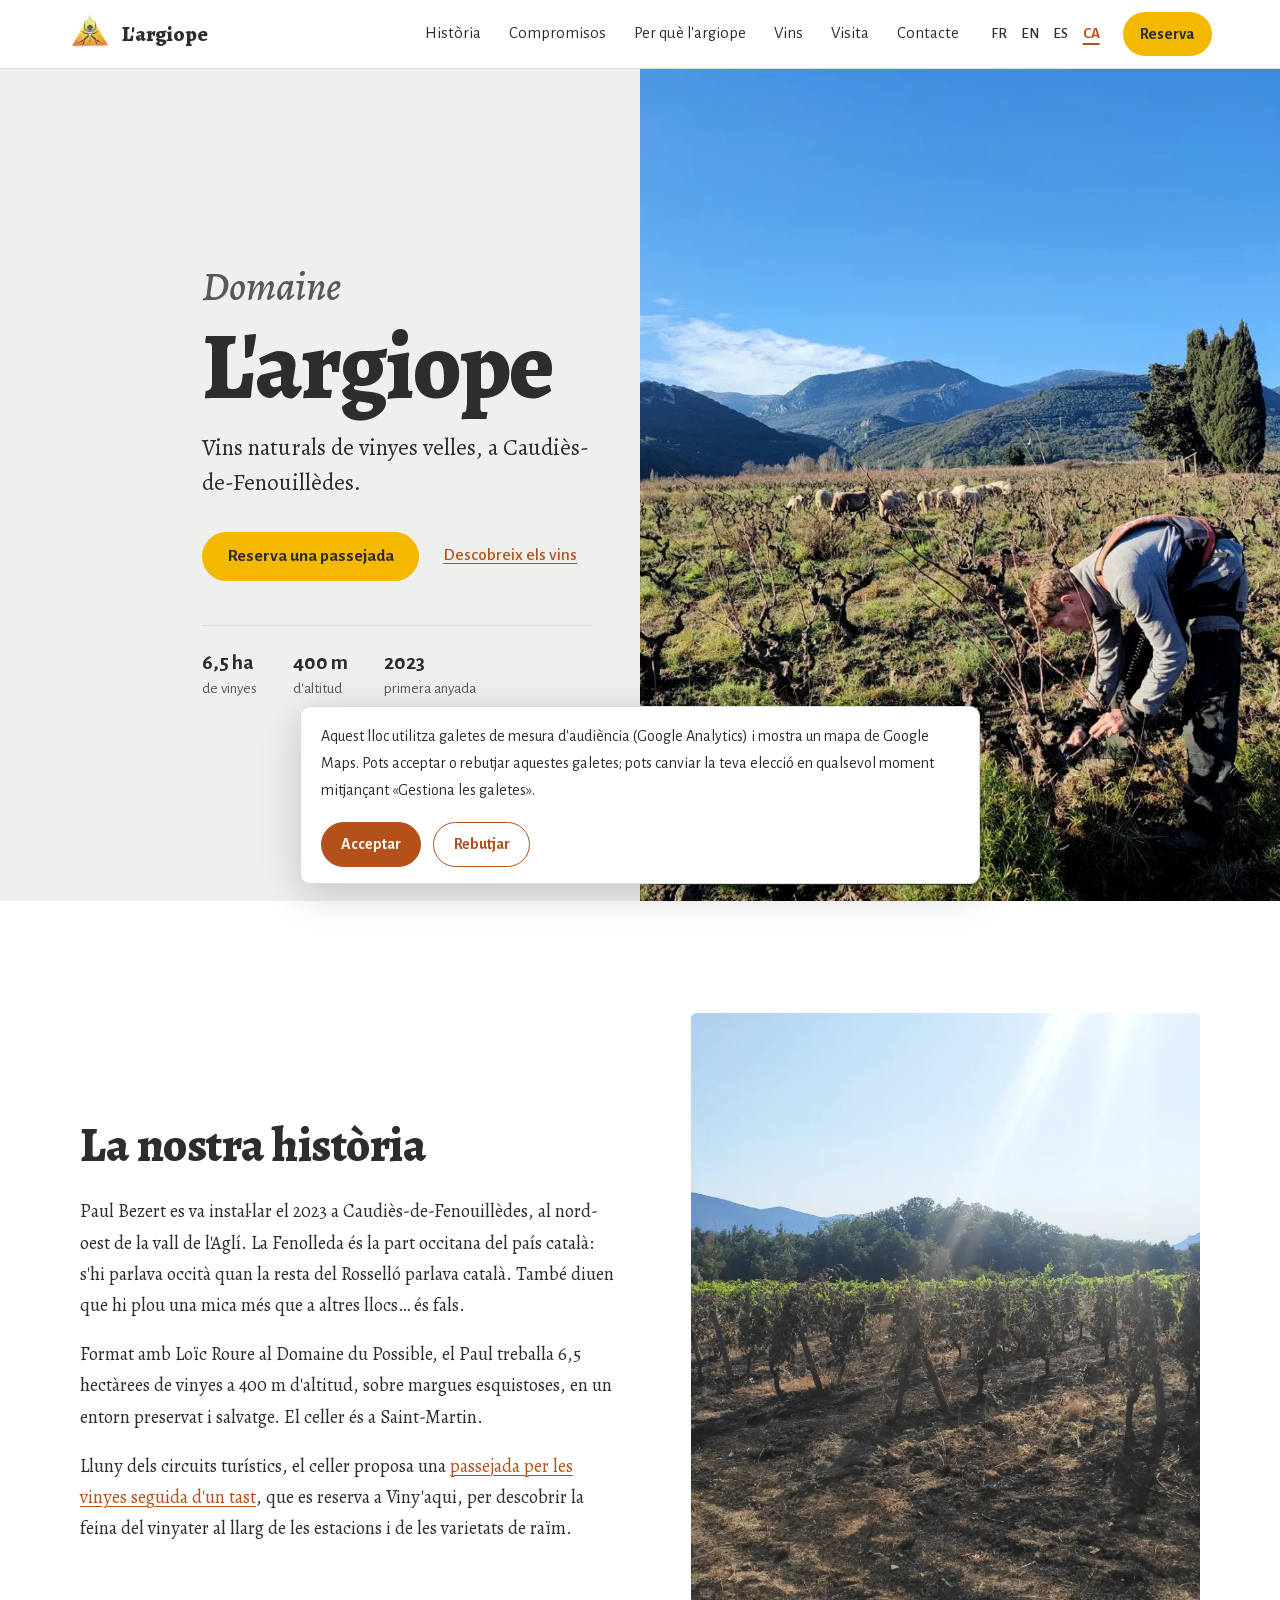
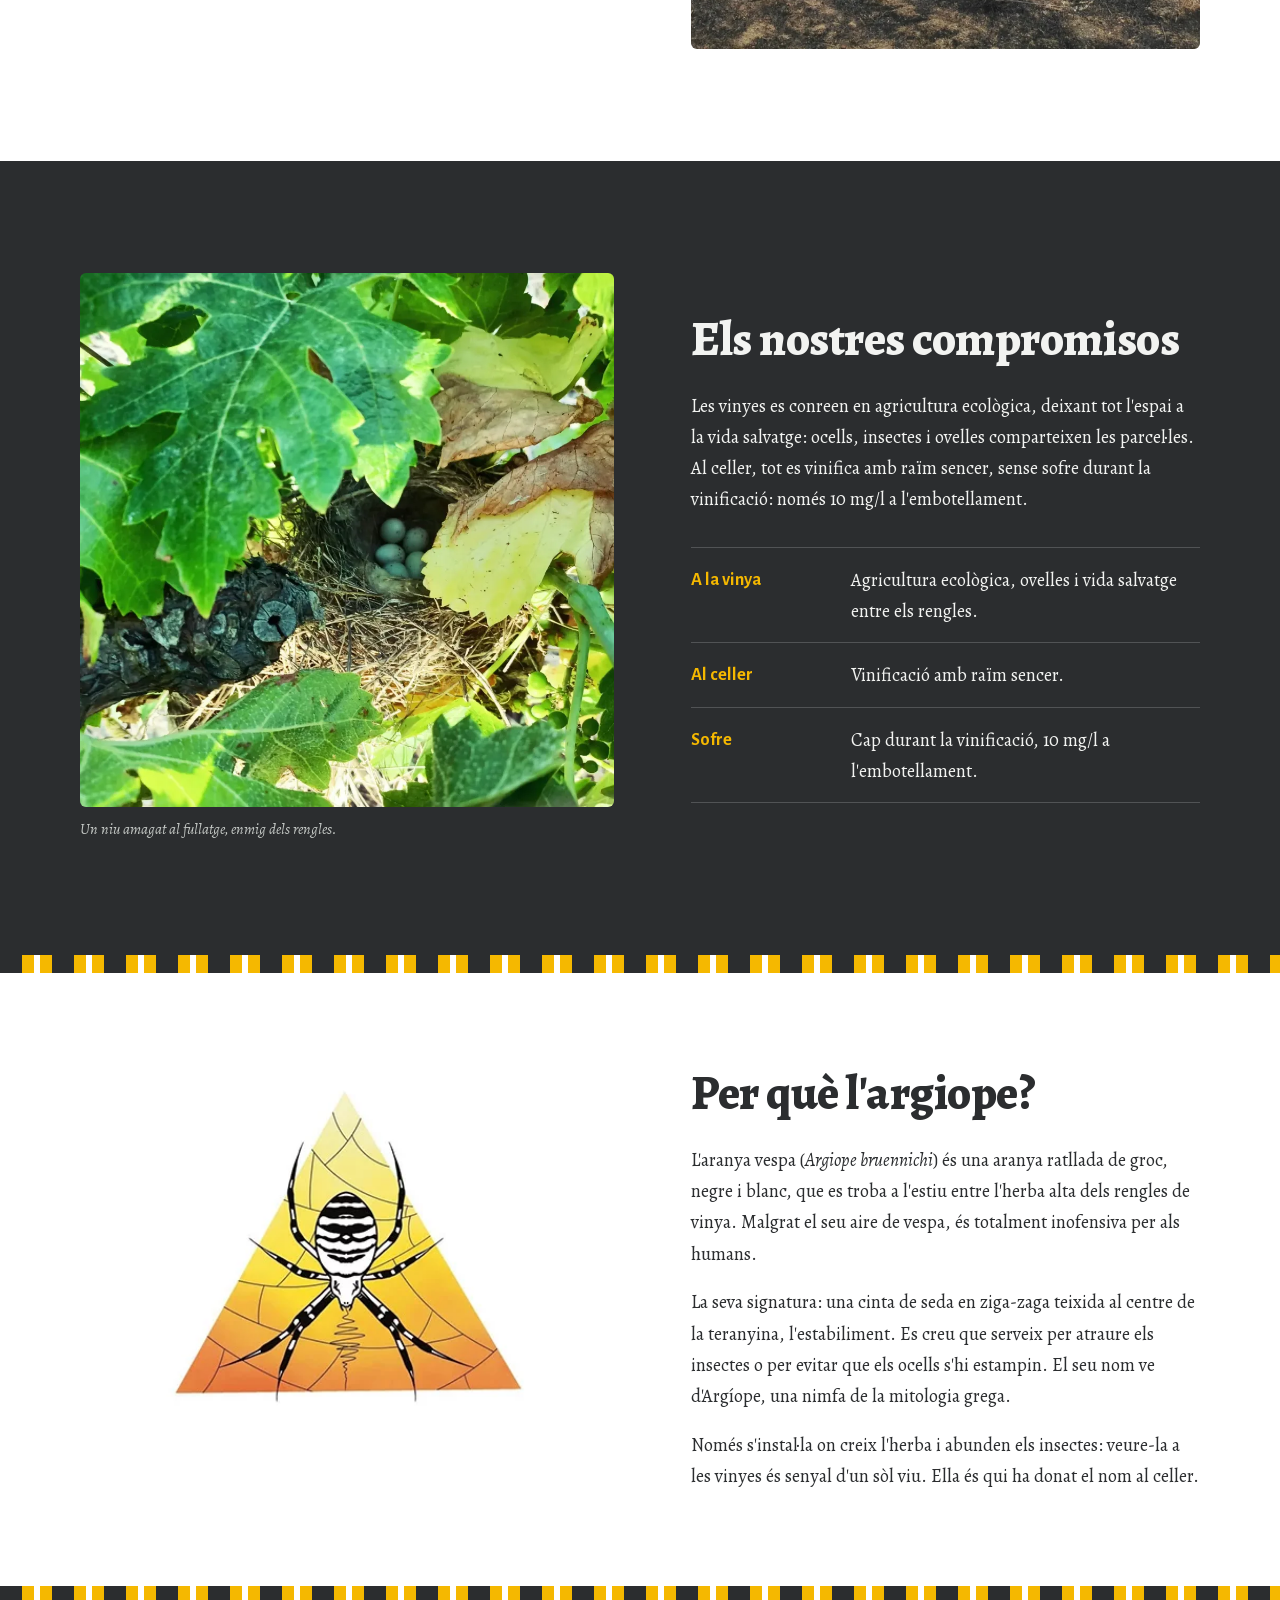
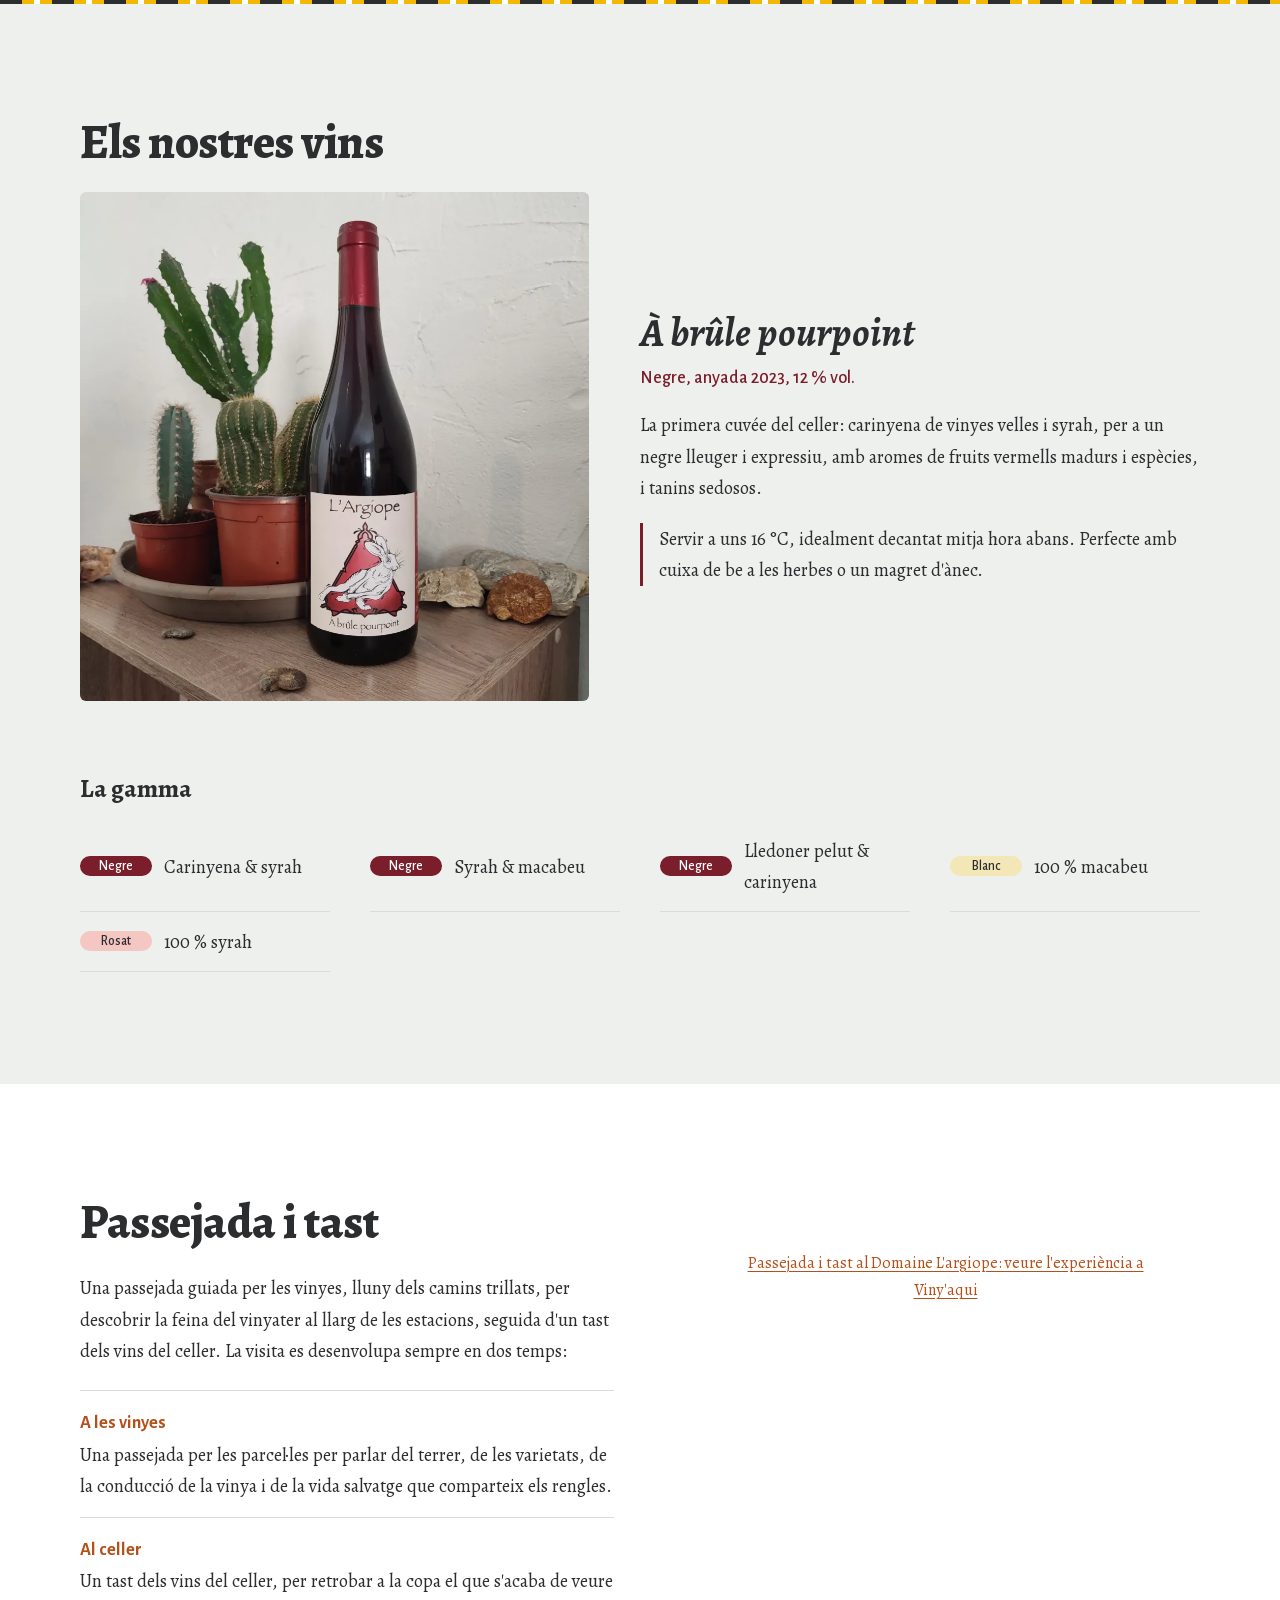
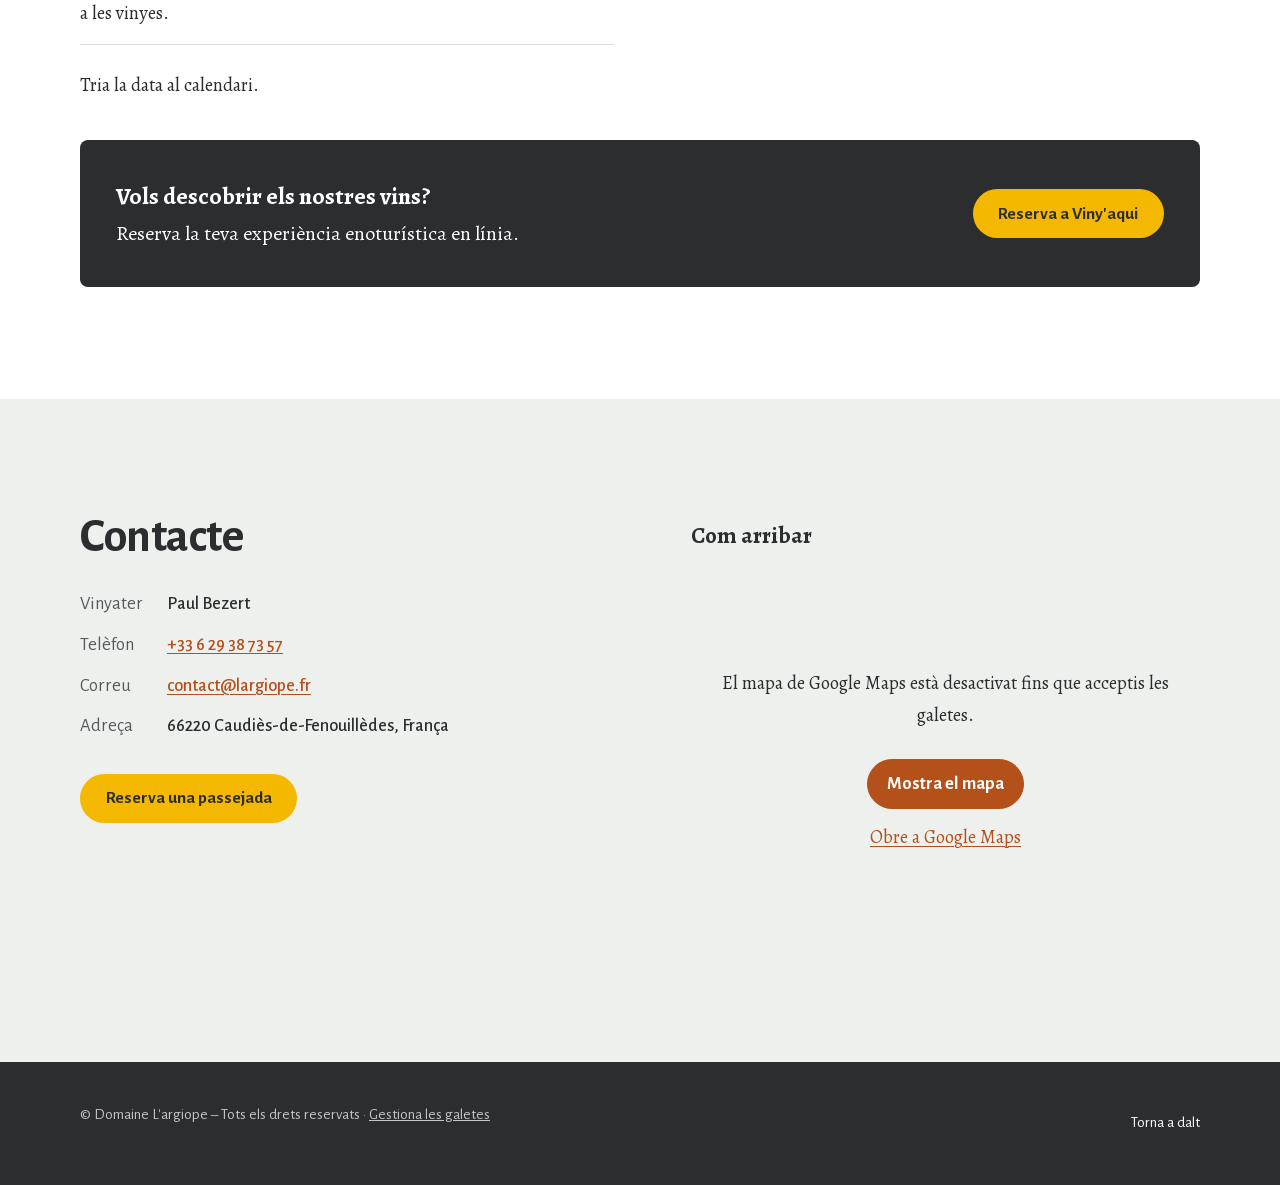
==== ca/index.html @ 504f33c5 "feat(i18n): traductions EN/ES/CA, sélecteur de langue et CSS partagé Co-Authored-By: Claude Sonnet 5" ====
<!DOCTYPE html>
<html lang="ca">

<head>
  <meta charset="UTF-8">
  <meta name="viewport" content="width=device-width, initial-scale=1.0">
  <title>L'argiope – Celler a Caudiès-de-Fenouillèdes</title>

  <!-- SEO de base -->
  <meta name="description"
    content="L'argiope, celler a Caudiès-de-Fenouillèdes. Descobreix els nostres vins naturals i reserva la teva visita enoturística.">
  <link rel="canonical" href="https://largiope.fr/ca/">
  <link rel="alternate" hreflang="fr" href="https://largiope.fr/">
  <link rel="alternate" hreflang="en" href="https://largiope.fr/en/">
  <link rel="alternate" hreflang="es" href="https://largiope.fr/es/">
  <link rel="alternate" hreflang="ca" href="https://largiope.fr/ca/">
  <link rel="alternate" hreflang="x-default" href="https://largiope.fr/">

  <!-- Favicon -->
  <link rel="icon" href="/favicon.ico" sizes="48x48">
  <link rel="icon" type="image/png" sizes="32x32" href="/favicon-32x32.png">
  <link rel="apple-touch-icon" href="/apple-touch-icon.png">

  <!-- Open Graph -->
  <meta property="og:type" content="website">
  <meta property="og:title" content="Domaine L'argiope – Celler a la Fenolleda">
  <meta property="og:description"
    content="Celler a Caudiès-de-Fenouillèdes. Vins naturals i visites amb cita prèvia.">
  <meta property="og:url" content="https://largiope.fr/ca/">
  <meta property="og:locale" content="ca_ES">
  <meta property="og:image" content="https://largiope.fr/logo.webp">

  <!-- Twitter Card -->
  <meta name="twitter:card" content="summary">
  <meta name="twitter:image" content="https://largiope.fr/logo.webp">
  <meta name="twitter:title" content="L'argiope – Celler a Caudiès-de-Fenouillèdes">
  <meta name="twitter:description"
    content="Celler independent a Caudiès-de-Fenouillèdes. Vins naturals i visites amb cita prèvia.">

  <!-- Données structurées JSON-LD -->
  <script type="application/ld+json">
  {
    "@context": "https://schema.org",
    "@type": ["Winery", "LocalBusiness"],
    "name": "L'argiope",
    "address": {
      "@type": "PostalAddress",
      "addressLocality": "Caudiès-de-Fenouillèdes",
      "postalCode": "66220",
      "addressRegion": "Pyrénées-Orientales",
      "addressCountry": "FR"
    },
    "geo": {
      "@type": "GeoCoordinates",
      "latitude": "42.7856902",
      "longitude": "2.4691413"
    },
    "telephone": "+33629387357",
    "email": "contact@largiope.fr",
    "url": "https://largiope.fr",
    "priceRange": "€€",
    "openingHoursSpecification": {
      "@type": "OpeningHoursSpecification",
      "dayOfWeek": ["Monday", "Tuesday", "Wednesday", "Thursday", "Friday", "Saturday"],
      "opens": "09:00",
      "closes": "18:00"
    },
    "sameAs": [
      "https://vinyaqui.com/activities/balade-dans-les-vignes-et-degustation-au-domaine-largiope"
    ],
    "description": "Celler fundat el 2023 per Paul Bezert. 6,5 ha de vinyes preservades al cor de la Fenolleda. Passejada guiada immersiva en un entorn salvatge, lluny dels camins trillats."
  }
  </script>

  <link rel="preload" href="/fonts/alegreya.woff2" as="font" type="font/woff2" crossorigin>

  <link rel="stylesheet" href="https://vinyaqui.com/widget/booking-widget.css?v=1.4">
  <!-- Après le CSS du widget : la feuille impose le thème du domaine -->
  <link rel="stylesheet" href="/styles.css">
  <!-- Surcharge après le CSS du widget pour imposer le thème du domaine (le .vw-widget redéfinit le bleu par défaut) -->
</head>

<body>
  <a class="skip-link" href="#histoire">Vés al contingut</a>

  <header class="site-header">
    <nav class="nav" aria-label="Navegació principal">
      <a class="brand" href="#accueil">
        <img src="/logo.webp" width="400" height="400" alt="">
        L'argiope
      </a>
      <button type="button" class="nav-toggle" aria-expanded="false" aria-controls="nav-links">
        <span class="nav-toggle-bars" aria-hidden="true"></span>
        Menú </button>
      <ul class="nav-links" id="nav-links">
        <li><a href="#histoire">Història</a></li>
        <li><a href="#engagements">Compromisos</a></li>
        <li><a href="#argiope">Per què l'argiope</a></li>
        <li><a href="#cuvees">Vins</a></li>
        <li><a href="#visite">Visita</a></li>
        <li><a href="#contact">Contacte</a></li>
        <li><ul class="lang-switch" aria-label="Idioma"><li><a href="/" hreflang="fr" lang="fr" title="Français">FR</a></li><li><a href="/en/" hreflang="en" lang="en" title="English">EN</a></li><li><a href="/es/" hreflang="es" lang="es" title="Español">ES</a></li><li><a href="/ca/" hreflang="ca" lang="ca" title="Català" aria-current="page">CA</a></li></ul></li>
        <li class="nav-cta"><a href="#visite" data-no-spy>Reserva</a></li>
      </ul>
    </nav>
  </header>

  <main>
    <section class="hero" id="accueil">
      <div class="hero-text">
        <h1><span>Domaine</span>L'argiope</h1>
        <p class="subtitle">Vins naturals de vinyes velles, a Caudiès-de-Fenouillèdes.</p>
        <div class="hero-actions">
          <a class="button" href="#visite">Reserva una passejada</a>
          <a class="link" href="#cuvees">Descobreix els vins</a>
        </div>
        <dl class="facts">
          <div>
            <dt>6,5 ha</dt>
            <dd>de vinyes</dd>
          </div>
          <div>
            <dt>400 m</dt>
            <dd>d'altitud</dd>
          </div>
          <div>
            <dt>2023</dt>
            <dd>primera anyada</dd>
          </div>
        </dl>
      </div>
      <figure class="hero-photo">
        <img src="/images/argiope1.webp" width="1000" height="1250" fetchpriority="high"
          alt="Paul Bezert podant les seves vinyes velles, amb un ramat d'ovelles i les muntanyes de la Fenolleda al fons">
        <figcaption>Poda d'hivern, amb les ovelles que cuiden els rengles.</figcaption>
      </figure>
    </section>

    <section class="section" id="histoire">
      <div class="section-inner split">
        <div class="prose">
          <h2>La nostra història</h2>
          <p>
            Paul Bezert es va instal·lar el 2023 a Caudiès-de-Fenouillèdes, al nord-oest de la vall de l'Aglí. La Fenolleda és la part occitana del país català: s'hi parlava occità quan la resta del Rosselló parlava català. També diuen que hi plou una mica més que a altres llocs… és fals.
          </p>
          <p>
            Format amb Loïc Roure al Domaine du Possible, el Paul treballa 6,5 hectàrees de vinyes a 400 m d'altitud, sobre margues esquistoses, en un entorn preservat i salvatge. El celler és a Saint-Martin.
          </p>
          <p>
            Lluny dels circuits turístics, el celler proposa una
            <a href="https://vinyaqui.com/activities/balade-dans-les-vignes-et-degustation-au-domaine-largiope"
              target="_blank" rel="noopener">passejada per les vinyes seguida d'un tast</a>, que es reserva a Viny'aqui, per descobrir la feina del vinyater al llarg de les estacions i de les varietats de raïm.
          </p>
        </div>
        <img class="rounded story-photo" src="/images/argiope2.webp" width="1000" height="1000" loading="lazy"
          alt="Rengles de vinya a l'estiu al Domaine L'argiope, sota el sol de la Fenolleda">
      </div>
    </section>

    <section class="section is-dark" id="engagements">
      <div class="section-inner split is-reversed">
        <div class="prose">
          <h2>Els nostres compromisos</h2>
          <p>
            Les vinyes es conreen en agricultura ecològica, deixant tot l'espai a la vida salvatge: ocells, insectes i ovelles comparteixen les parcel·les. Al celler, tot es vinifica amb raïm sencer, sense sofre durant la vinificació: només 10 mg/l a l'embotellament.
          </p>
          <ul class="commitments">
            <li><strong>A la vinya</strong> Agricultura ecològica, ovelles i vida salvatge entre els rengles.</li>
            <li><strong>Al celler</strong> Vinificació amb raïm sencer.</li>
            <li><strong>Sofre</strong> Cap durant la vinificació, 10 mg/l a l'embotellament.</li>
          </ul>
        </div>
        <figure class="commitments-photo">
          <img class="rounded" src="/images/argiope-biodiv.webp" width="1000" height="1000" loading="lazy"
            alt="Niu d'ocell amb els ous, amagat al fullatge d'una de les vinyes del celler">
          <figcaption>Un niu amagat al fullatge, enmig dels rengles.</figcaption>
        </figure>
      </div>
    </section>

    <section class="section argiope-section" id="argiope">
      <div class="section-inner split">
        <img class="argiope-emblem" src="/logo.webp" width="400" height="400" loading="lazy"
          alt="Il·lustració d'una aranya vespa a la seva teranyina, emblema del celler">
        <div class="prose">
          <h2>Per què l'argiope?</h2>
          <p>
            L'aranya vespa (<span class="latin">Argiope bruennichi</span>) és una aranya ratllada de groc, negre i blanc, que es troba a l'estiu entre l'herba alta dels rengles de vinya. Malgrat el seu aire de vespa, és totalment inofensiva per als humans.
          </p>
          <p>
            La seva signatura: una cinta de seda en ziga-zaga teixida al centre de la teranyina, l'estabiliment. Es creu que serveix per atraure els insectes o per evitar que els ocells s'hi estampin. El seu nom ve d'Argíope, una nimfa de la mitologia grega.
          </p>
          <p>
            Només s'instal·la on creix l'herba i abunden els insectes: veure-la a les vinyes és senyal d'un sòl viu. Ella és qui ha donat el nom al celler.
          </p>
        </div>
      </div>
    </section>

    <section class="section is-stone" id="cuvees">
      <div class="section-inner">
        <h2>Els nostres vins</h2>
        <div class="cuvee-feature">
          <img class="rounded" src="/images/argiope-bouteille.webp" width="1000" height="1000" loading="lazy"
            alt="Ampolla de la cuvée À brûle pourpoint del Domaine L'argiope">
          <div class="prose">
            <h3>À brûle pourpoint</h3>
            <p class="cuvee-meta">Negre, anyada 2023, 12 % vol.</p>
            <p>
              La primera cuvée del celler: carinyena de vinyes velles i syrah, per a un negre lleuger i expressiu, amb aromes de fruits vermells madurs i espècies, i tanins sedosos.
            </p>
            <p class="serving">
              Servir a uns 16 °C, idealment decantat mitja hora abans. Perfecte amb cuixa de be a les herbes o un magret d'ànec.
            </p>
          </div>
        </div>

        <h3 class="range-heading">La gamma</h3>
        <ul class="cuvee-list">
          <li><span class="cuvee-color rouge">Negre</span> Carinyena &amp; syrah</li>
          <li><span class="cuvee-color rouge">Negre</span> Syrah &amp; macabeu</li>
          <li><span class="cuvee-color rouge">Negre</span> Lledoner pelut &amp; carinyena</li>
          <li><span class="cuvee-color blanc">Blanc</span> 100 % macabeu</li>
          <li><span class="cuvee-color rose">Rosat</span> 100 % syrah</li>
        </ul>
      </div>
    </section>

    <section class="section" id="visite">
      <div class="section-inner">
        <div class="split visit-layout">
          <div class="visit-intro">
            <h2>Passejada i tast</h2>
            <p>
              Una passejada guiada per les vinyes, lluny dels camins trillats, per descobrir la feina del vinyater al llarg de les estacions, seguida d'un tast dels vins del celler. La visita es desenvolupa sempre en dos temps:
            </p>
            <ol class="visit-steps">
              <li>
                <strong>A les vinyes</strong>
                Una passejada per les parcel·les per parlar del terrer, de les varietats, de la conducció de la vinya i de la vida salvatge que comparteix els rengles.
              </li>
              <li>
                <strong>Al celler</strong>
                Un tast dels vins del celler, per retrobar a la copa el que s'acaba de veure a les vinyes.
              </li>
            </ol>
            <p>Tria la data al calendari.</p>
          </div>

          <div class="visit-booking">
            <!-- Widget de réservation Vinyaqui -->
<div id="vinyaqui-widget"></div>
<a class="vinyaqui-backlink" href="https://vinyaqui.com/activities/balade-dans-les-vignes-et-degustation-au-domaine-largiope" target="_blank" rel="noopener">Passejada i tast al Domaine L'argiope: veure l'experiència a Viny'aqui</a>
<link rel="stylesheet" href="https://vinyaqui.com/widget/booking-widget.css?v=1.4">
<script
  src="https://vinyaqui.com/widget/booking-widget.js?v=1.4"
  data-api-base="https://vinyaqui.com/api"
  data-activity="balade-dans-les-vignes-et-degustation-au-domaine-largiope"
  data-api-key="vk_mxXzZPxHzOt8ceDX3143VOVY3vmDTohiisZg803X01AUHUoBG8ID1qFdutLD"
  data-target="#vinyaqui-widget"
></script>
          </div>
        </div>

        <div class="cta-box">
          <p><strong>Vols descobrir els nostres vins?</strong> Reserva la teva experiència enoturística en línia.</p>
          <a class="button" href="https://vinyaqui.com/activities/balade-dans-les-vignes-et-degustation-au-domaine-largiope"
            target="_blank" rel="noopener">Reserva a Viny'aqui</a>
        </div>
      </div>
    </section>

    <section class="section is-stone map-section" id="contact">
      <div class="section-inner split">
        <div class="contact-info">
          <h2>Contacte</h2>
          <dl>
            <dt>Vinyater</dt>
            <dd>Paul Bezert</dd>
            <dt>Telèfon</dt>
            <dd><a href="tel:+33629387357">+33 6 29 38 73 57</a></dd>
            <dt>Correu</dt>
            <dd><a href="mailto:contact@largiope.fr">contact@largiope.fr</a></dd>
            <dt>Adreça</dt>
            <dd>66220 Caudiès-de-Fenouillèdes, França</dd>
          </dl>
          <a class="button" href="#visite">Reserva una passejada</a>
        </div>
        <div>
          <h3>Com arribar</h3>
          <div id="map-container">
            <div class="map-placeholder">
              <p>El mapa de Google Maps està desactivat fins que acceptis les galetes.</p>
              <button type="button" data-cookie-accept>Mostra el mapa</button>
              <a href="https://www.google.com/maps?q=42.7856902,2.4691413" target="_blank" rel="noopener noreferrer">Obre a Google Maps</a>
            </div>
          </div>
        </div>
      </div>
    </section>
  </main>

  <footer>
    <div class="footer-inner">
      <p>© Domaine L'argiope – Tots els drets reservats · <button type="button" class="cookie-link" data-cookie-manage>Gestiona les galetes</button></p>
      <a class="footer-top" href="#accueil">Torna a dalt</a>
    </div>
  </footer>

  <div class="cookie-banner" id="cookie-banner" role="dialog" aria-label="Gestió de galetes" hidden>
    <p>Aquest lloc utilitza galetes de mesura d'audiència (Google Analytics) i mostra un mapa de Google Maps. Pots acceptar o rebutjar aquestes galetes; pots canviar la teva elecció en qualsevol moment mitjançant «Gestiona les galetes».</p>
    <div class="cookie-actions">
      <button type="button" data-cookie-accept>Acceptar</button>
      <button type="button" class="secondary" data-cookie-refuse>Rebutjar</button>
    </div>
  </div>

  <script>
    (function () {
      var toggle = document.querySelector('.nav-toggle');
      var links = document.getElementById('nav-links');

      function closeMenu() {
        links.classList.remove('is-open');
        toggle.setAttribute('aria-expanded', 'false');
      }

      toggle.addEventListener('click', function () {
        var isOpen = links.classList.toggle('is-open');
        toggle.setAttribute('aria-expanded', isOpen ? 'true' : 'false');
      });

      links.addEventListener('click', function (event) {
        if (event.target.closest('a')) { closeMenu(); }
      });

      document.addEventListener('keydown', function (event) {
        if (event.key === 'Escape' && links.classList.contains('is-open')) {
          closeMenu();
          toggle.focus();
        }
      });

      // Met en évidence dans le menu la section en cours de lecture
      if (!('IntersectionObserver' in window)) { return; }
      var navLinks = links.querySelectorAll('a[href^="#"]:not([data-no-spy])');
      var observer = new IntersectionObserver(function (entries) {
        entries.forEach(function (entry) {
          if (!entry.isIntersecting) { return; }
          navLinks.forEach(function (link) {
            if (link.getAttribute('href') === '#' + entry.target.id) {
              link.setAttribute('aria-current', 'true');
            } else {
              link.removeAttribute('aria-current');
            }
          });
        });
      }, { rootMargin: '-45% 0px -50% 0px' });
      document.querySelectorAll('main > section[id]').forEach(function (section) {
        observer.observe(section);
      });
    })();
  </script>

  <script>
    (function () {
      var KEY = 'largiope_cookie_consent';
      var GA_ID = 'G-T5MY7XYJL2';
      var banner = document.getElementById('cookie-banner');
      var mapContainer = document.getElementById('map-container');
      var placeholderHtml = mapContainer.innerHTML;

      function getChoice() {
        try { return localStorage.getItem(KEY); } catch (e) { return null; }
      }

      function setChoice(value) {
        try { localStorage.setItem(KEY, value); } catch (e) {}
      }

      function loadAnalytics() {
        if (window.gtag) { return; }
        var script = document.createElement('script');
        script.async = true;
        script.src = 'https://www.googletagmanager.com/gtag/js?id=' + GA_ID;
        document.head.appendChild(script);
        window.dataLayer = window.dataLayer || [];
        window.gtag = function () { dataLayer.push(arguments); };
        gtag('js', new Date());
        gtag('config', GA_ID);
      }

      function loadMap() {
        mapContainer.innerHTML = '<iframe title="Mapa de Google Maps del Domaine L\'argiope" loading="lazy" referrerpolicy="no-referrer-when-downgrade" src="https://maps.google.com/maps?q=42.7856902,2.4691413&z=13&output=embed"></iframe>';
      }

      function apply(choice) {
        banner.hidden = true;
        if (choice === 'accepted') {
          loadAnalytics();
          loadMap();
        } else {
          mapContainer.innerHTML = placeholderHtml;
        }
      }

      document.addEventListener('click', function (event) {
        var target = event.target;
        if (target.closest('[data-cookie-accept]')) {
          setChoice('accepted');
          apply('accepted');
        } else if (target.closest('[data-cookie-refuse]')) {
          setChoice('refused');
          if (window.gtag) { window.location.reload(); } else { apply('refused'); }
        } else if (target.closest('[data-cookie-manage]')) {
          banner.hidden = false;
        }
      });

      var choice = getChoice();
      if (choice) { apply(choice); } else { banner.hidden = false; }
    })();
  </script>
</body>

</html>
---- styles.css ----
/* Polices auto-hébergées (SIL Open Font License) : aucun appel à Google Fonts avant consentement */
@font-face {
  font-family: 'Alegreya';
  font-style: normal;
  font-weight: 400 800;
  font-display: swap;
  src: url(fonts/alegreya.woff2) format('woff2');
}

@font-face {
  font-family: 'Alegreya';
  font-style: italic;
  font-weight: 400 800;
  font-display: swap;
  src: url(fonts/alegreya-italic.woff2) format('woff2');
}

@font-face {
  font-family: 'Alegreya Sans';
  font-style: normal;
  font-weight: 400;
  font-display: swap;
  src: url(fonts/alegreya-sans-400.woff2) format('woff2');
}

@font-face {
  font-family: 'Alegreya Sans';
  font-style: normal;
  font-weight: 500;
  font-display: swap;
  src: url(fonts/alegreya-sans-500.woff2) format('woff2');
}

@font-face {
  font-family: 'Alegreya Sans';
  font-style: normal;
  font-weight: 700;
  font-display: swap;
  src: url(fonts/alegreya-sans-700.woff2) format('woff2');
}

/* Palette tirée du logo : jaune et orange de l'argiope, noir schiste, rouge carignan */
:root {
  --schiste: #2b2d2f;
  --schiste-soft: #55595c;
  --pierre: #eef0ee;
  --paper: #ffffff;
  --argiope: #f5b800;
  --rouille: #b4501a;
  --rouille-dark: #8a3c12;
  --carignan: #7b1e2b;
  --line: #d9dcd8;
  --serif: 'Alegreya', Georgia, serif;
  --sans: 'Alegreya Sans', 'Helvetica Neue', Arial, sans-serif;
  --nav-h: 4.25rem;
  --gutter: clamp(1rem, 4vw, 3rem);
  --zigzag: url("data:image/svg+xml,%3Csvg xmlns='http://www.w3.org/2000/svg' width='12' height='6' viewBox='0 0 12 6'%3E%3Cpath d='M0 5 L3 1 L6 5 L9 1 L12 5' fill='none' stroke='%23b4501a' stroke-width='1.6'/%3E%3C/svg%3E");
}

* {
  margin: 0;
  padding: 0;
  box-sizing: border-box;
}

html {
  scroll-behavior: smooth;
  scroll-padding-top: var(--nav-h);
}

@media (prefers-reduced-motion: reduce) {
  html {
    scroll-behavior: auto;
  }
}

body {
  font-family: var(--serif);
  font-size: 1.15rem;
  line-height: 1.7;
  background: var(--paper);
  color: var(--schiste);
  -webkit-font-smoothing: antialiased;
}

img {
  max-width: 100%;
  height: auto;
  display: block;
}

a {
  color: var(--rouille);
  text-decoration: underline;
  text-decoration-thickness: 1px;
  text-underline-offset: 0.18em;
}

a:hover {
  color: var(--rouille-dark);
}

:focus-visible {
  outline: 3px solid var(--argiope);
  outline-offset: 3px;
}

h2 {
  font-size: clamp(2rem, 4.5vw, 3rem);
  line-height: 1.1;
  font-weight: 800;
  letter-spacing: -0.01em;
  margin-bottom: 1.5rem;
}

h3 {
  font-size: 1.45rem;
  line-height: 1.25;
  font-weight: 700;
  margin-bottom: 0.5rem;
}

p {
  margin-bottom: 1.1rem;
}

p:last-child {
  margin-bottom: 0;
}

.skip-link {
  position: absolute;
  left: 1rem;
  top: -4rem;
  z-index: 200;
  padding: 0.5rem 1rem;
  background: var(--argiope);
  color: var(--schiste);
  font-family: var(--sans);
}

.skip-link:focus {
  top: 1rem;
}

/* ---------- Menu ---------- */

.site-header {
  position: sticky;
  top: 0;
  z-index: 100;
  background: var(--paper);
  border-bottom: 1px solid var(--line);
}

.nav {
  display: flex;
  align-items: center;
  justify-content: space-between;
  gap: 1.5rem;
  height: var(--nav-h);
  max-width: 1240px;
  margin: 0 auto;
  padding: 0 var(--gutter);
}

.brand {
  display: flex;
  align-items: center;
  gap: 0.6rem;
  color: var(--schiste);
  text-decoration: none;
  font-weight: 800;
  font-size: 1.35rem;
  white-space: nowrap;
}

.brand:hover {
  color: var(--schiste);
}

.brand img {
  width: 44px;
  height: 44px;
  object-fit: contain;
}

.nav-links {
  display: flex;
  align-items: center;
  gap: 0.25rem;
  list-style: none;
  font-family: var(--sans);
  font-size: 1.05rem;
}

.nav-links a {
  display: block;
  padding: 0.55rem 0.75rem 0.7rem;
  color: var(--schiste);
  text-decoration: none;
  background-repeat: repeat-x;
  background-position: center bottom 0.2rem;
  background-size: 12px 6px;
}

.nav-links a:hover {
  color: var(--rouille);
}

/* Le zigzag du stabilimentum marque la section en cours de lecture */
.nav-links a[aria-current="true"] {
  color: var(--rouille);
  background-image: var(--zigzag);
}

.nav-links .nav-cta a {
  margin-left: 0.75rem;
  padding: 0.5rem 1.1rem;
  background: var(--argiope);
  color: var(--schiste);
  font-weight: 700;
  border-radius: 999px;
}

.nav-links .nav-cta a:hover {
  background: #ffc61a;
  color: var(--schiste);
}

.nav-toggle {
  display: none;
  align-items: center;
  gap: 0.5rem;
  padding: 0.5rem 0.9rem;
  font: 700 1rem var(--sans);
  color: var(--schiste);
  background: none;
  border: 1px solid var(--line);
  border-radius: 999px;
  cursor: pointer;
}

.nav-toggle-bars,
.nav-toggle-bars::before,
.nav-toggle-bars::after {
  display: block;
  width: 16px;
  height: 2px;
  background: currentColor;
  position: relative;
  transition: transform 0.2s;
}

.nav-toggle-bars::before,
.nav-toggle-bars::after {
  content: "";
  position: absolute;
  left: 0;
}

.nav-toggle-bars::before {
  top: -5px;
}

.nav-toggle-bars::after {
  top: 5px;
}

.nav-toggle[aria-expanded="true"] .nav-toggle-bars {
  background: transparent;
}

.nav-toggle[aria-expanded="true"] .nav-toggle-bars::before {
  transform: translateY(5px) rotate(45deg);
}

.nav-toggle[aria-expanded="true"] .nav-toggle-bars::after {
  transform: translateY(-5px) rotate(-45deg);
}

@media (max-width: 1200px) {
  .nav-toggle {
    display: inline-flex;
  }

  .nav-links {
    display: none;
    position: absolute;
    top: var(--nav-h);
    left: 0;
    right: 0;
    flex-direction: column;
    align-items: stretch;
    gap: 0;
    padding: 0.5rem var(--gutter) 1.25rem;
    background: var(--paper);
    border-bottom: 1px solid var(--line);
    box-shadow: 0 18px 30px rgba(43, 45, 47, 0.12);
    font-size: 1.2rem;
  }

  .nav-links.is-open {
    display: flex;
  }

  .nav-links a {
    padding: 0.75rem 0;
    border-bottom: 1px solid var(--pierre);
  }

  .nav-links a[aria-current="true"] {
    background-image: none;
    font-weight: 700;
  }

  .nav-links .nav-cta a {
    margin: 1rem 0 0;
    text-align: center;
    border-bottom: 0;
  }
}

/* Sélecteur de langue */
.lang-switch {
  display: flex;
  list-style: none;
  margin-left: 0.5rem;
  font-size: 0.95rem;
}

.nav-links .lang-switch a {
  padding: 0.55rem 0.45rem;
  font-weight: 500;
}

.nav-links .lang-switch a[aria-current="page"] {
  color: var(--rouille);
  font-weight: 700;
  text-decoration: underline;
  text-decoration-thickness: 2px;
  text-underline-offset: 0.3em;
}

@media (max-width: 1200px) {
  .nav-links .lang-switch {
    margin: 0;
    padding: 0.5rem 0;
    border-bottom: 1px solid var(--pierre);
  }

  .nav-links .lang-switch a {
    padding: 0.25rem 1rem 0.25rem 0;
    border-bottom: 0;
  }
}

/* ---------- Accueil ---------- */

.hero {
  display: grid;
  grid-template-columns: minmax(0, 1fr) minmax(0, 1fr);
  min-height: calc(100svh - var(--nav-h));
  background: var(--pierre);
}

.hero-text {
  display: flex;
  flex-direction: column;
  justify-content: center;
  padding: clamp(2.5rem, 6vw, 5rem) var(--gutter);
  max-width: 40rem;
  margin-left: auto;
}

.hero h1 {
  font-size: clamp(3rem, 7.5vw, 6.25rem);
  line-height: 0.95;
  font-weight: 800;
  letter-spacing: -0.025em;
  margin-bottom: 1.25rem;
}

.hero h1 span {
  display: block;
  font-size: 0.42em;
  font-weight: 500;
  font-style: italic;
  letter-spacing: 0;
  margin-bottom: 0.3em;
  color: var(--schiste-soft);
}

.hero .subtitle {
  font-size: clamp(1.2rem, 2vw, 1.45rem);
  line-height: 1.5;
  max-width: 30ch;
  margin-bottom: 2rem;
}

.hero-actions {
  display: flex;
  flex-wrap: wrap;
  align-items: center;
  gap: 1rem 1.5rem;
  margin-bottom: 2.75rem;
  font-family: var(--sans);
}

.button {
  display: inline-block;
  padding: 0.85rem 1.6rem;
  border-radius: 999px;
  background: var(--argiope);
  color: var(--schiste);
  font: 700 1.1rem var(--sans);
  text-decoration: none;
}

.button:hover {
  background: #ffc61a;
  color: var(--schiste);
}

.hero-actions .link {
  font-size: 1.1rem;
  font-weight: 500;
}

.facts {
  display: grid;
  grid-template-columns: repeat(3, auto);
  justify-content: start;
  gap: 0.5rem 2.25rem;
  padding-top: 1.5rem;
  border-top: 1px solid var(--line);
  font-family: var(--sans);
}

.facts dt {
  font-size: 1.35rem;
  font-weight: 700;
  line-height: 1.2;
}

.facts dd {
  color: var(--schiste-soft);
  font-size: 0.95rem;
}

.hero-photo {
  position: relative;
  margin: 0;
}

.hero-photo img {
  position: absolute;
  inset: 0;
  width: 100%;
  height: 100%;
  object-fit: cover;
  object-position: center 70%;
}

.hero-photo figcaption {
  position: absolute;
  left: 1rem;
  bottom: 1rem;
  max-width: calc(100% - 2rem);
  padding: 0.35rem 0.8rem;
  background: rgba(43, 45, 47, 0.78);
  color: #fff;
  font: italic 0.95rem/1.4 var(--serif);
  border-radius: 4px;
}

@media (max-width: 860px) {
  .hero {
    grid-template-columns: 1fr;
    min-height: 0;
  }

  .hero-photo {
    order: -1;
    height: 58svh;
    min-height: 320px;
  }

  .hero-text {
    margin: 0;
    max-width: none;
  }
}

@media (max-width: 420px) {
  .facts {
    grid-template-columns: repeat(2, auto);
  }
}

/* ---------- Sections ---------- */

.section {
  padding: clamp(4rem, 9vw, 7rem) var(--gutter);
}

.section-inner {
  max-width: 1120px;
  margin: 0 auto;
}

.section.is-stone {
  background: var(--pierre);
}

.section.is-dark {
  background: var(--schiste);
  color: #f2f3f1;
}

.section.is-dark a {
  color: var(--argiope);
}

.prose {
  max-width: 36rem;
}

.split {
  display: grid;
  grid-template-columns: minmax(0, 1.05fr) minmax(0, 1fr);
  gap: clamp(2rem, 6vw, 5rem);
  align-items: center;
}

.split.is-reversed > :first-child {
  order: 2;
}

@media (max-width: 860px) {
  .split {
    grid-template-columns: 1fr;
  }

  .split.is-reversed > :first-child {
    order: 0;
  }
}

.rounded {
  border-radius: 6px;
}

/* Histoire */
.story-photo {
  width: 100%;
  aspect-ratio: 4 / 5;
  object-fit: cover;
}

/* Engagements */
.commitments {
  list-style: none;
  margin-top: 2rem;
  border-top: 1px solid rgba(255, 255, 255, 0.18);
}

.commitments li {
  display: grid;
  grid-template-columns: 9rem 1fr;
  gap: 1rem;
  padding: 1rem 0;
  border-bottom: 1px solid rgba(255, 255, 255, 0.18);
}

.commitments strong {
  font-family: var(--sans);
  color: var(--argiope);
  font-weight: 700;
}

@media (max-width: 520px) {
  .commitments li {
    grid-template-columns: 1fr;
    gap: 0.15rem;
  }
}

.commitments-photo img {
  width: 100%;
  aspect-ratio: 1;
  object-fit: cover;
}

.commitments-photo figcaption {
  margin-top: 0.6rem;
  font-style: italic;
  font-size: 0.95rem;
  color: #c4c8c5;
}

/* Pourquoi l'argiope : bandes de l'abdomen en ouverture et en clôture */
.argiope-section {
  position: relative;
}

.argiope-section::before,
.argiope-section::after {
  content: "";
  position: absolute;
  left: 0;
  right: 0;
  height: 18px;
  background: repeating-linear-gradient(90deg,
      var(--schiste) 0 22px,
      var(--argiope) 22px 34px,
      var(--paper) 34px 40px,
      var(--argiope) 40px 52px);
}

.argiope-section::before {
  top: 0;
}

.argiope-section::after {
  bottom: 0;
}

.argiope-emblem {
  max-width: 420px;
  width: 100%;
  margin: 0 auto;
}

.argiope-section .latin {
  font-style: italic;
}

/* Cuvées */
.cuvee-feature {
  display: grid;
  grid-template-columns: minmax(0, 1fr) minmax(0, 1.1fr);
  gap: clamp(1.5rem, 4vw, 3.5rem);
  align-items: center;
  margin-bottom: clamp(3rem, 6vw, 4.5rem);
}

.cuvee-feature img {
  width: 100%;
}

.cuvee-meta {
  font-family: var(--sans);
  color: var(--carignan);
  font-weight: 500;
  margin-bottom: 1rem;
}

.cuvee-feature h3 {
  font-size: clamp(1.8rem, 3.5vw, 2.5rem);
  font-style: italic;
  font-weight: 700;
  margin-bottom: 0.25rem;
}

.serving {
  margin-top: 1.25rem;
  padding-left: 1rem;
  border-left: 3px solid var(--carignan);
}

@media (max-width: 760px) {
  .cuvee-feature {
    grid-template-columns: 1fr;
  }
}

.range-heading {
  font-size: 1.6rem;
  margin-bottom: 1rem;
}

.cuvee-list {
  list-style: none;
  display: grid;
  grid-template-columns: repeat(auto-fill, minmax(min(100%, 15rem), 1fr));
  gap: 0 2.5rem;
}

.cuvee-list li {
  display: flex;
  align-items: center;
  gap: 0.75rem;
  padding: 0.85rem 0;
  border-bottom: 1px solid var(--line);
}

.cuvee-color {
  min-width: 4.5rem;
  padding: 0.1rem 0.6rem;
  border-radius: 999px;
  font: 500 0.85rem var(--sans);
  text-align: center;
}

.cuvee-color.rouge {
  background: var(--carignan);
  color: #fff;
}

.cuvee-color.blanc {
  background: #f3e7b8;
  color: var(--schiste);
}

.cuvee-color.rose {
  background: #f4c7c3;
  color: var(--schiste);
}

/* Visite */
.visit-layout {
  align-items: start;
  margin-bottom: 2.5rem;
}

.visit-intro {
  max-width: 36rem;
}

.visit-steps {
  list-style: none;
  margin: 1.5rem 0;
  border-top: 1px solid var(--line);
}

.visit-steps li {
  padding: 1rem 0;
  border-bottom: 1px solid var(--line);
}

.visit-steps strong {
  display: block;
  font-family: var(--sans);
  color: var(--rouille);
  font-weight: 700;
}

.visit-booking {
  background: var(--paper);
  border-radius: 8px;
  padding: clamp(1.25rem, 3vw, 2.5rem);
}

#vinyaqui-widget {
  display: flex;
  justify-content: center;
  flex-wrap: wrap;
  margin-bottom: 1rem;
  /* Couleurs alignées sur la page */
  --vw-primary: #b4501a;
  --vw-primary-hover: #8a3c12;
  --vw-primary-light: #eef0ee;
  --vw-text: #2b2d2f;
  --vw-text-muted: #55595c;
  --vw-border: #d9dcd8;
  --vw-font: 'Alegreya Sans', 'Helvetica Neue', Arial, sans-serif;
  --vw-radius: 8px;
  --vw-radius-sm: 5px;
  --vw-shadow: 0 10px 40px rgba(0, 0, 0, 0.08);
}

#vinyaqui-widget .vw-select:focus {
  border-color: #b4501a;
  box-shadow: 0 0 0 3px rgba(180, 80, 26, 0.15);
}

#vinyaqui-widget .vw-alert--info {
  background: #eef0ee;
  border-color: #d9dcd8;
  color: #2b2d2f;
}

.cta-box {
  display: flex;
  flex-wrap: wrap;
  align-items: center;
  justify-content: space-between;
  gap: 1.25rem 2rem;
  margin-top: 2rem;
  padding: clamp(1.5rem, 3vw, 2.25rem);
  background: var(--schiste);
  color: #fff;
  border-radius: 8px;
}

.cta-box p {
  margin: 0;
  font-size: 1.25rem;
}

.cta-box strong {
  display: block;
  font-size: 1.5rem;
}

/* Contact */
#contact .split {
  align-items: start;
}

#contact h3 {
  margin-top: 0.6rem;
  margin-bottom: 1.25rem;
}

.contact-info {
  font-family: var(--sans);
  font-size: 1.15rem;
}

.contact-info dl {
  display: grid;
  grid-template-columns: auto 1fr;
  gap: 0.6rem 1.5rem;
  margin-bottom: 2rem;
}

.contact-info dt {
  color: var(--schiste-soft);
}

.contact-info dd {
  font-weight: 500;
  overflow-wrap: anywhere;
}

.map-section iframe,
.map-placeholder {
  width: 100%;
  height: 380px;
  border: 0;
  border-radius: 8px;
}

.map-placeholder {
  display: flex;
  flex-direction: column;
  align-items: center;
  justify-content: center;
  gap: 0.75rem;
  padding: 1rem;
  text-align: center;
  background: var(--pierre);
  color: var(--schiste);
}

.map-placeholder a,
.map-placeholder button,
.cookie-banner button,
.cookie-link {
  font: inherit;
  cursor: pointer;
}

.map-placeholder button,
.cookie-banner button {
  padding: 0.5rem 1.2rem;
  border-radius: 999px;
  border: 1px solid var(--rouille);
  background: var(--rouille);
  color: #fff;
  font-family: var(--sans);
  font-weight: 700;
}

.vinyaqui-backlink {
  display: block;
  margin-top: 0.75rem;
  font-size: 1rem;
  text-align: center;
}

/* ---------- Pied de page ---------- */

footer {
  padding: 2.5rem var(--gutter);
  background: var(--schiste);
  color: #c4c8c5;
  font-family: var(--sans);
  font-size: 0.95rem;
}

.footer-inner {
  display: flex;
  flex-wrap: wrap;
  justify-content: space-between;
  align-items: center;
  gap: 1rem 2rem;
  max-width: 1120px;
  margin: 0 auto;
}

footer a {
  color: #fff;
}

.footer-top {
  text-decoration: none;
}

.cookie-banner {
  position: fixed;
  left: 1rem;
  right: 1rem;
  bottom: 1rem;
  max-width: 680px;
  margin: 0 auto;
  padding: 1rem 1.25rem;
  background: #fff;
  color: var(--schiste);
  border: 1px solid var(--line);
  border-radius: 10px;
  box-shadow: 0 10px 40px rgba(0, 0, 0, 0.18);
  font-family: var(--sans);
  font-size: 1rem;
  z-index: 1000;
}

.cookie-banner[hidden] {
  display: none;
}

.cookie-banner .cookie-actions {
  display: flex;
  gap: 0.75rem;
  margin-top: 0.75rem;
}

.cookie-banner button.secondary {
  background: #fff;
  color: var(--rouille);
}

.cookie-link {
  background: none;
  border: 0;
  color: inherit;
  text-decoration: underline;
}


#vinyaqui-widget .vw-widget {
  --vw-primary: #b4501a;
  --vw-primary-hover: #8a3c12;
  --vw-primary-light: #eef0ee;
  --vw-text: #2b2d2f;
  --vw-text-muted: #55595c;
  --vw-border: #d9dcd8;
  --vw-font: 'Alegreya Sans', 'Helvetica Neue', Arial, sans-serif;
  --vw-radius: 8px;
  --vw-radius-sm: 5px;
  --vw-shadow: 0 10px 40px rgba(0, 0, 0, 0.08);
}

#vinyaqui-widget .vw-widget .vw-select:focus {
  box-shadow: 0 0 0 3px rgba(180, 80, 26, 0.15);
}

#vinyaqui-widget .vw-widget .vw-alert--info {
  background: #eef0ee;
  border-color: #d9dcd8;
  color: #2b2d2f;
}

#vinyaqui-widget .vw-widget .vw-backlink-wrap {
  text-align: center;
}
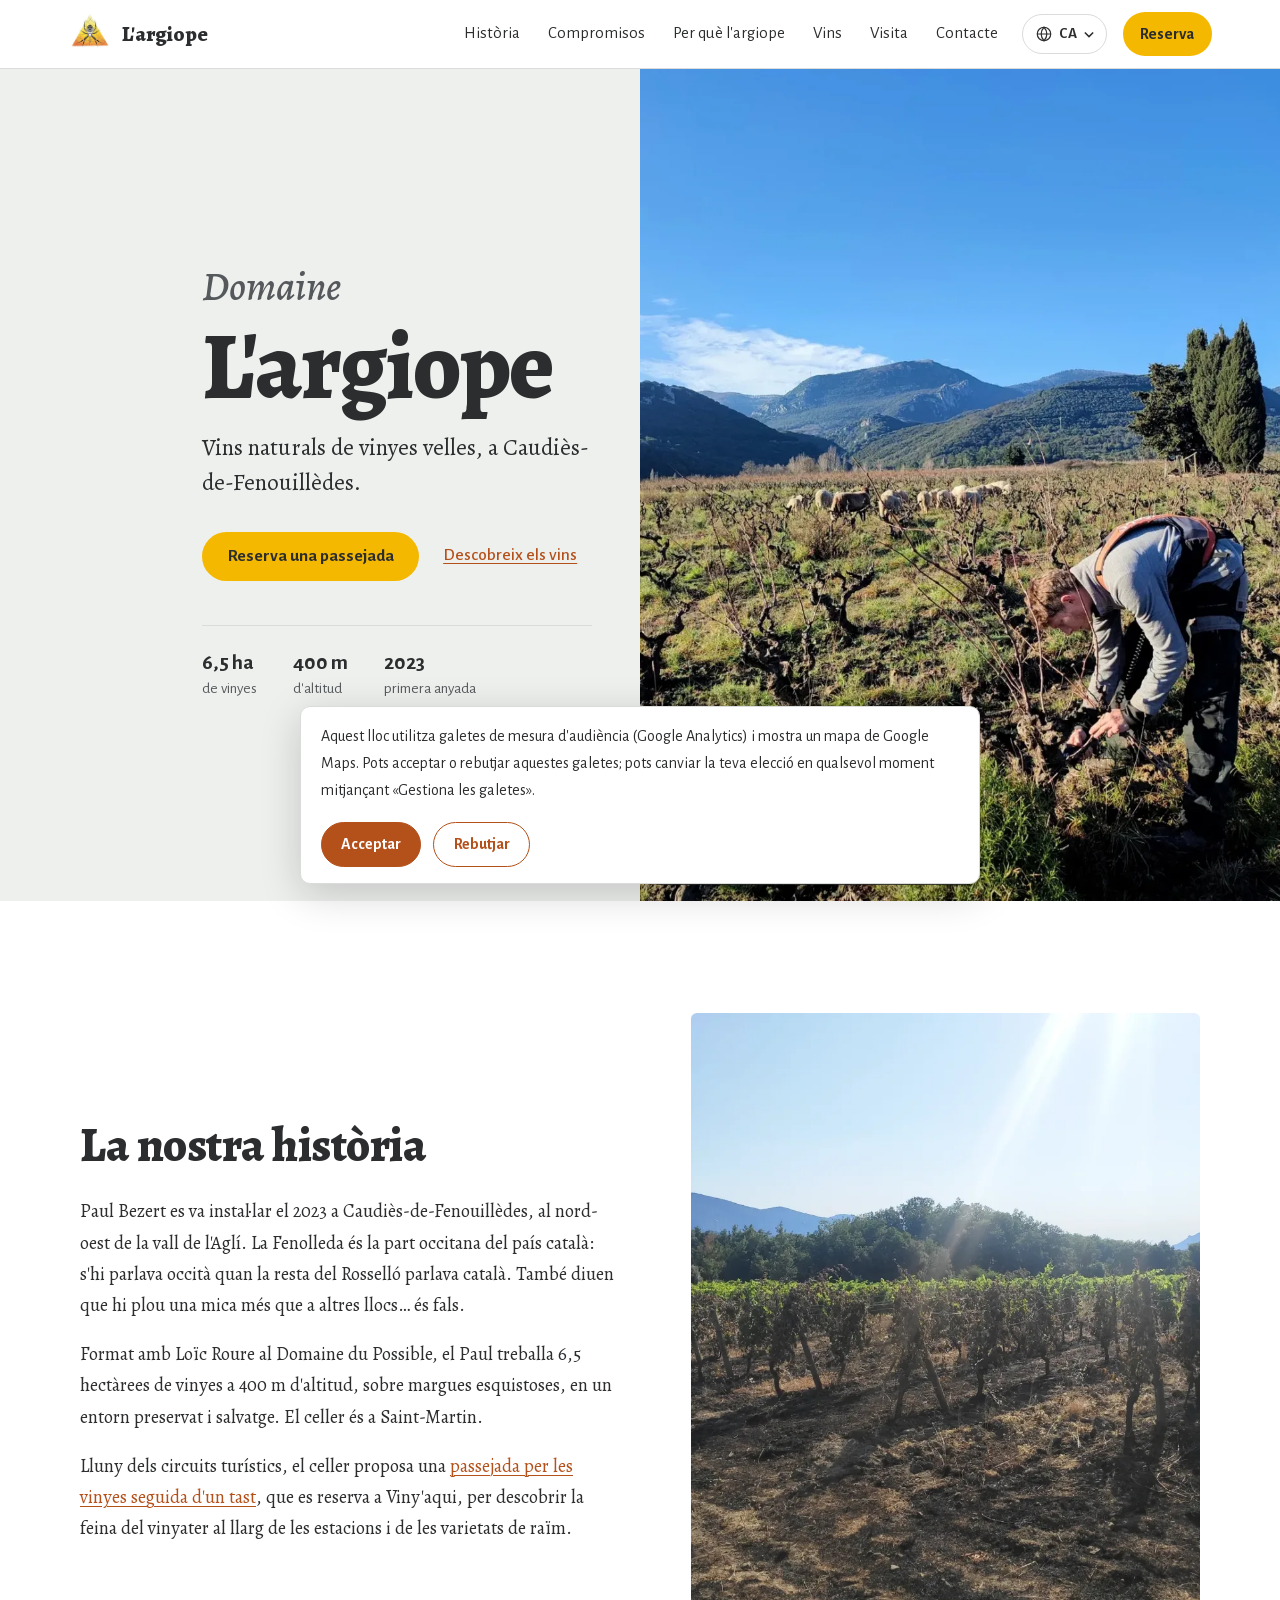
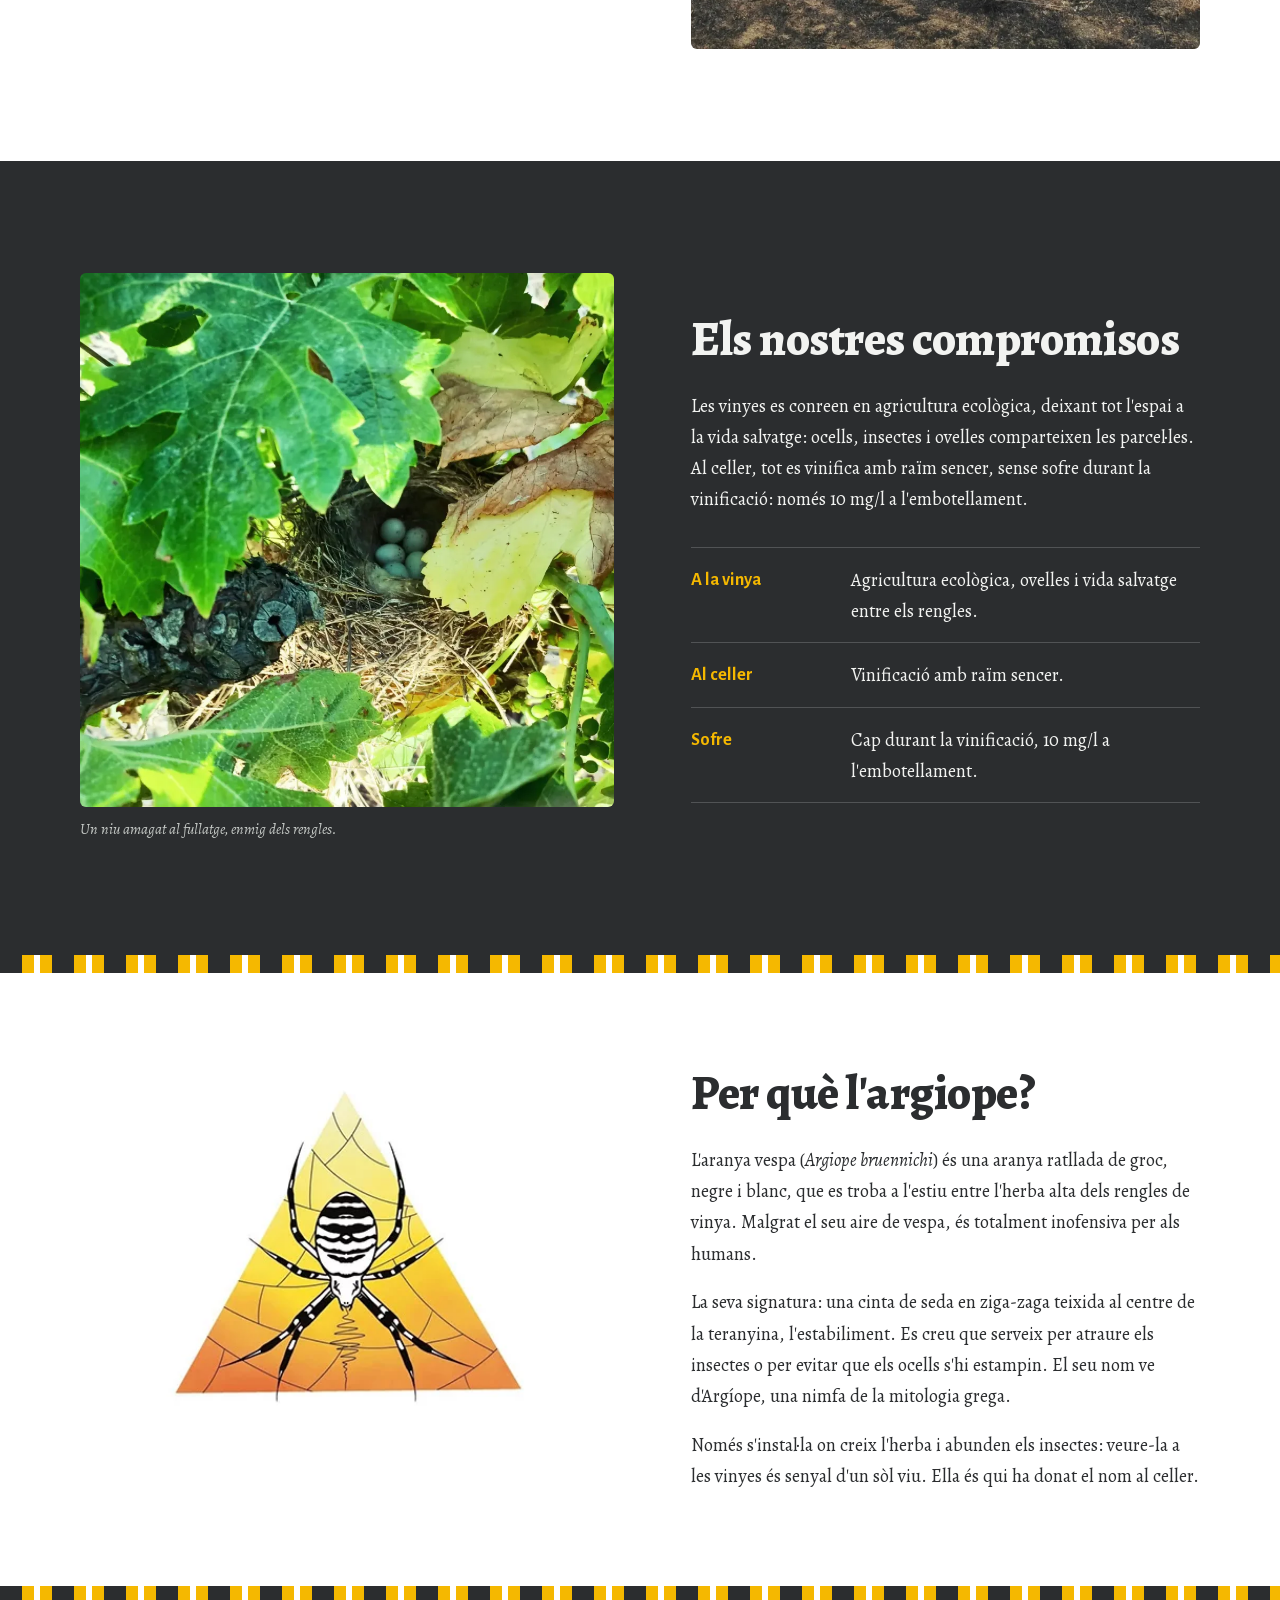
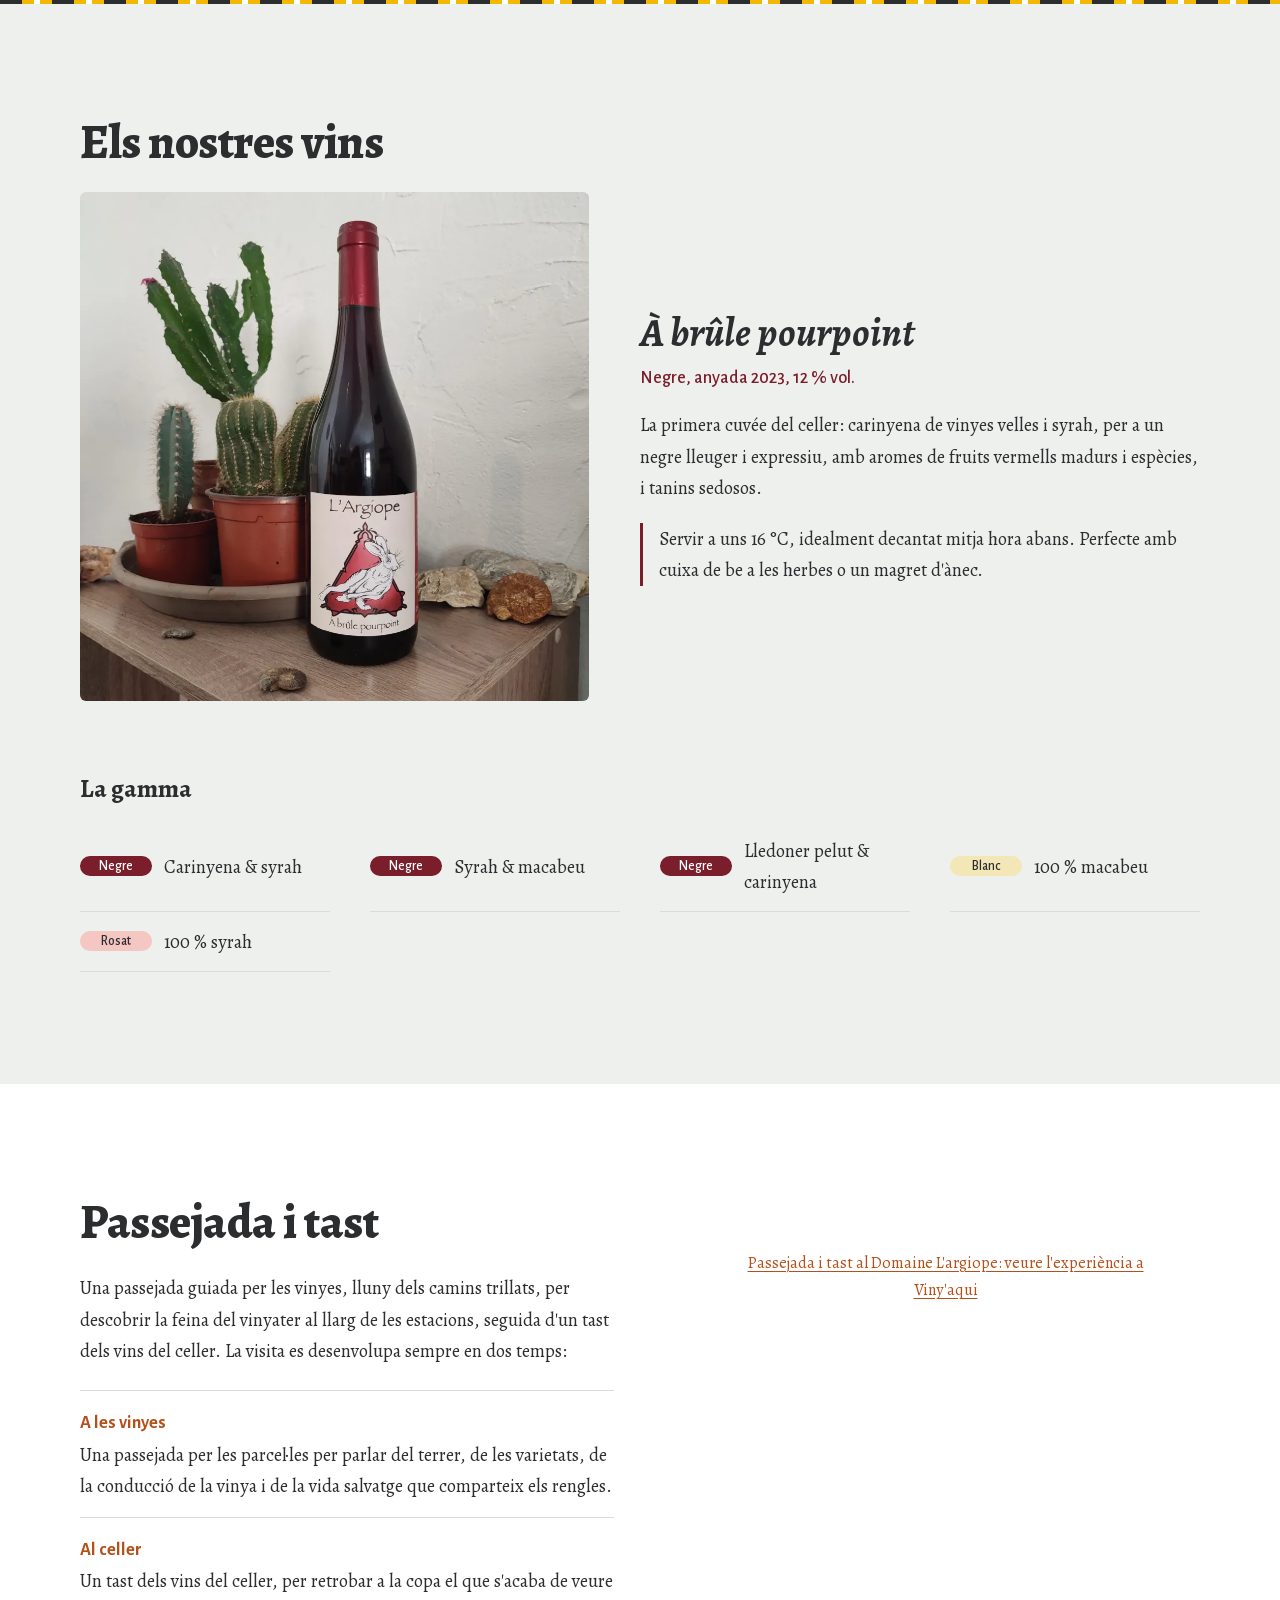
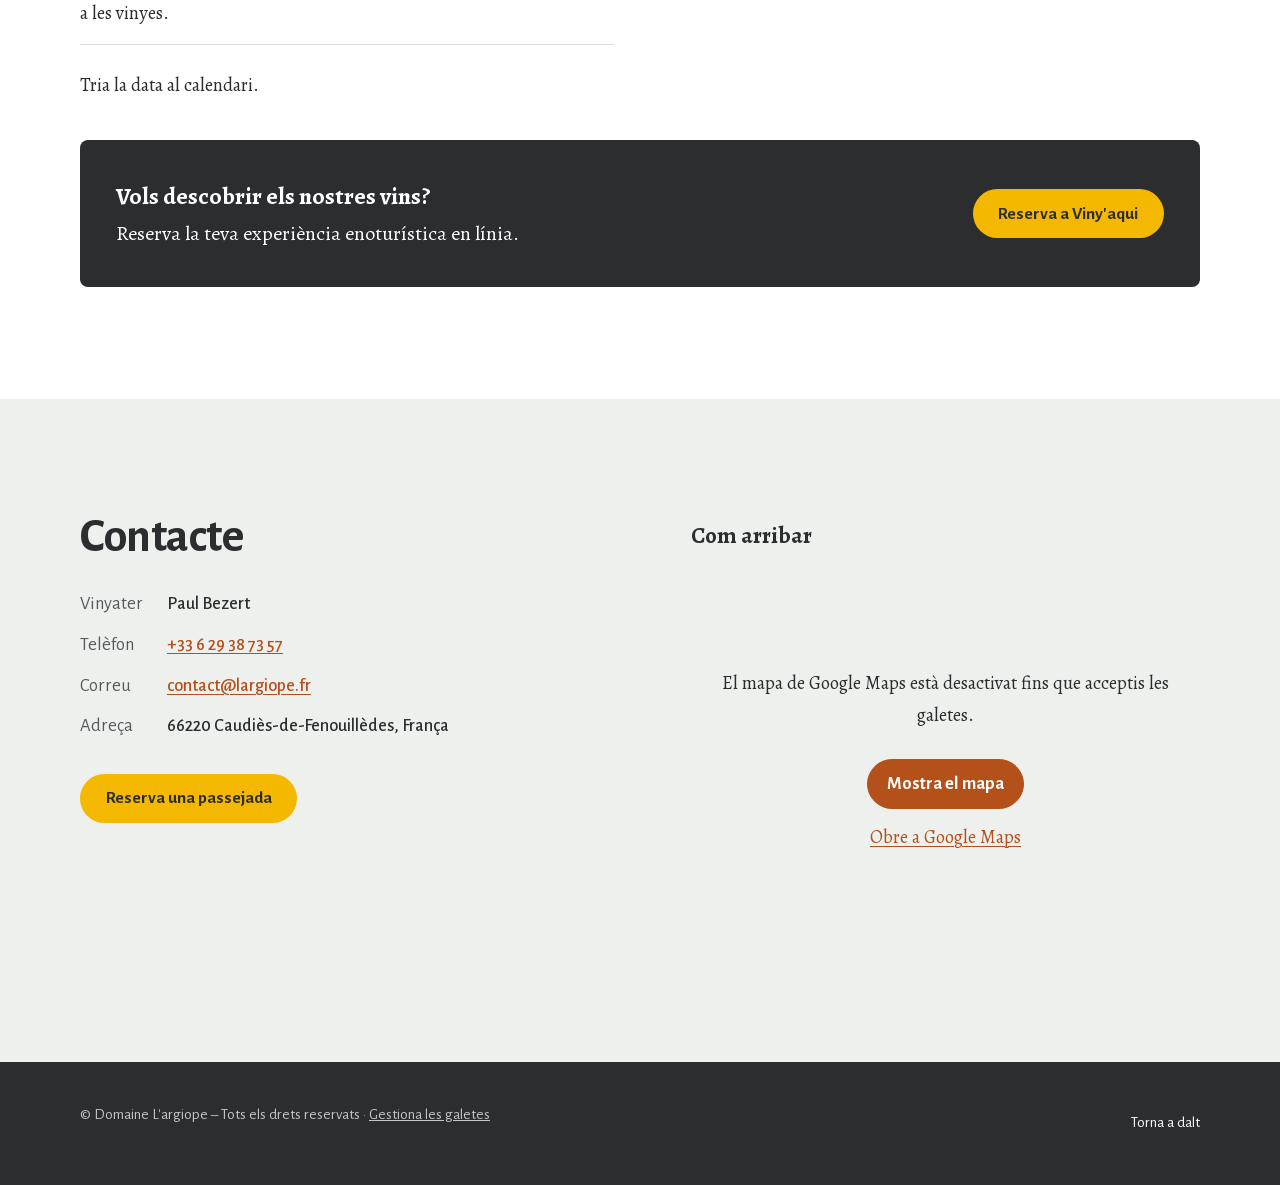
==== commit dfafe440: "feat(i18n): sélecteur de langue en menu déroulant Co-Authored-By: Claude Sonnet 5.5 <noreply@anthrop" ====
--- a/ca/index.html
+++ b/ca/index.html
@@ -99,7 +99,7 @@
         <li><a href="#cuvees">Vins</a></li>
         <li><a href="#visite">Visita</a></li>
         <li><a href="#contact">Contacte</a></li>
-        <li><ul class="lang-switch" aria-label="Idioma"><li><a href="/" hreflang="fr" lang="fr" title="Français">FR</a></li><li><a href="/en/" hreflang="en" lang="en" title="English">EN</a></li><li><a href="/es/" hreflang="es" lang="es" title="Español">ES</a></li><li><a href="/ca/" hreflang="ca" lang="ca" title="Català" aria-current="page">CA</a></li></ul></li>
+        <li class="lang-switch"><details><summary aria-label="Idioma"><svg class="lang-globe" viewBox="0 0 24 24" width="18" height="18" fill="none" stroke="currentColor" stroke-width="1.6" aria-hidden="true"><circle cx="12" cy="12" r="9"/><path d="M3 12h18M12 3c2.5 2.7 3.8 5.7 3.8 9s-1.3 6.3-3.8 9c-2.5-2.7-3.8-5.7-3.8-9S9.5 5.7 12 3z"/></svg><span>CA</span><svg class="lang-chevron" viewBox="0 0 12 8" width="10" height="7" fill="none" stroke="currentColor" stroke-width="1.8" aria-hidden="true"><path d="M1 1.5l5 5 5-5"/></svg></summary><ul><li><a href="/" hreflang="fr" lang="fr">Français</a></li><li><a href="/en/" hreflang="en" lang="en">English</a></li><li><a href="/es/" hreflang="es" lang="es">Español</a></li><li><a href="/ca/" hreflang="ca" lang="ca" aria-current="page">Català</a></li></ul></details></li>
         <li class="nav-cta"><a href="#visite" data-no-spy>Reserva</a></li>
       </ul>
     </nav>
@@ -330,11 +330,21 @@
         toggle.setAttribute('aria-expanded', isOpen ? 'true' : 'false');
       });
 
+      var langMenu = document.querySelector('.lang-switch details');
+      function closeLang() { langMenu.removeAttribute('open'); }
+      document.addEventListener('click', function (event) {
+        if (!langMenu.contains(event.target)) { closeLang(); }
+      });
+
       links.addEventListener('click', function (event) {
         if (event.target.closest('a')) { closeMenu(); }
       });
 
       document.addEventListener('keydown', function (event) {
+        if (event.key === 'Escape' && langMenu.open) {
+          closeLang();
+          langMenu.querySelector('summary').focus();
+        }
         if (event.key === 'Escape' && links.classList.contains('is-open')) {
           closeMenu();
           toggle.focus();
--- a/styles.css
+++ b/styles.css
@@ -321,36 +321,93 @@
   }
 }
 
-/* Sélecteur de langue */
+/* Sélecteur de langue : menu déroulant */
 .lang-switch {
-  display: flex;
+  position: relative;
+  margin-left: 0.5rem;
+}
+
+.lang-switch summary {
+  display: inline-flex;
+  align-items: center;
+  gap: 0.4rem;
+  padding: 0.4rem 0.75rem;
+  border: 1px solid var(--line);
+  border-radius: 999px;
+  color: var(--schiste);
+  font-size: 0.95rem;
+  font-weight: 600;
+  letter-spacing: 0.04em;
+  cursor: pointer;
   list-style: none;
-  margin-left: 0.5rem;
-  font-size: 0.95rem;
-}
-
-.nav-links .lang-switch a {
-  padding: 0.55rem 0.45rem;
-  font-weight: 500;
-}
-
-.nav-links .lang-switch a[aria-current="page"] {
+}
+
+.lang-switch summary::-webkit-details-marker {
+  display: none;
+}
+
+.lang-switch summary:hover,
+.lang-switch details[open] summary {
+  border-color: var(--rouille);
+  color: var(--rouille);
+}
+
+.lang-chevron {
+  transition: transform 0.15s;
+}
+
+.lang-switch details[open] .lang-chevron {
+  transform: rotate(180deg);
+}
+
+.lang-switch ul {
+  position: absolute;
+  top: calc(100% + 0.4rem);
+  right: 0;
+  min-width: 10rem;
+  padding: 0.35rem;
+  list-style: none;
+  background: var(--paper);
+  border: 1px solid var(--line);
+  border-radius: 0.75rem;
+  box-shadow: 0 12px 28px rgba(43, 45, 47, 0.14);
+}
+
+.nav-links .lang-switch ul a {
+  padding: 0.5rem 0.75rem;
+  border-radius: 0.5rem;
+  font-size: 1rem;
+  background-image: none;
+}
+
+.nav-links .lang-switch ul a:hover {
+  background: var(--pierre);
+}
+
+.nav-links .lang-switch ul a[aria-current="page"] {
   color: var(--rouille);
   font-weight: 700;
-  text-decoration: underline;
-  text-decoration-thickness: 2px;
-  text-underline-offset: 0.3em;
 }
 
 @media (max-width: 1200px) {
-  .nav-links .lang-switch {
+  .lang-switch {
     margin: 0;
-    padding: 0.5rem 0;
+    padding: 0.75rem 0;
     border-bottom: 1px solid var(--pierre);
   }
 
-  .nav-links .lang-switch a {
-    padding: 0.25rem 1rem 0.25rem 0;
+  .lang-switch ul {
+    position: static;
+    min-width: 0;
+    margin-top: 0.5rem;
+    padding: 0;
+    border: 0;
+    box-shadow: none;
+    background: none;
+  }
+
+  .nav-links .lang-switch ul a {
+    padding: 0.5rem 0.75rem;
     border-bottom: 0;
   }
 }
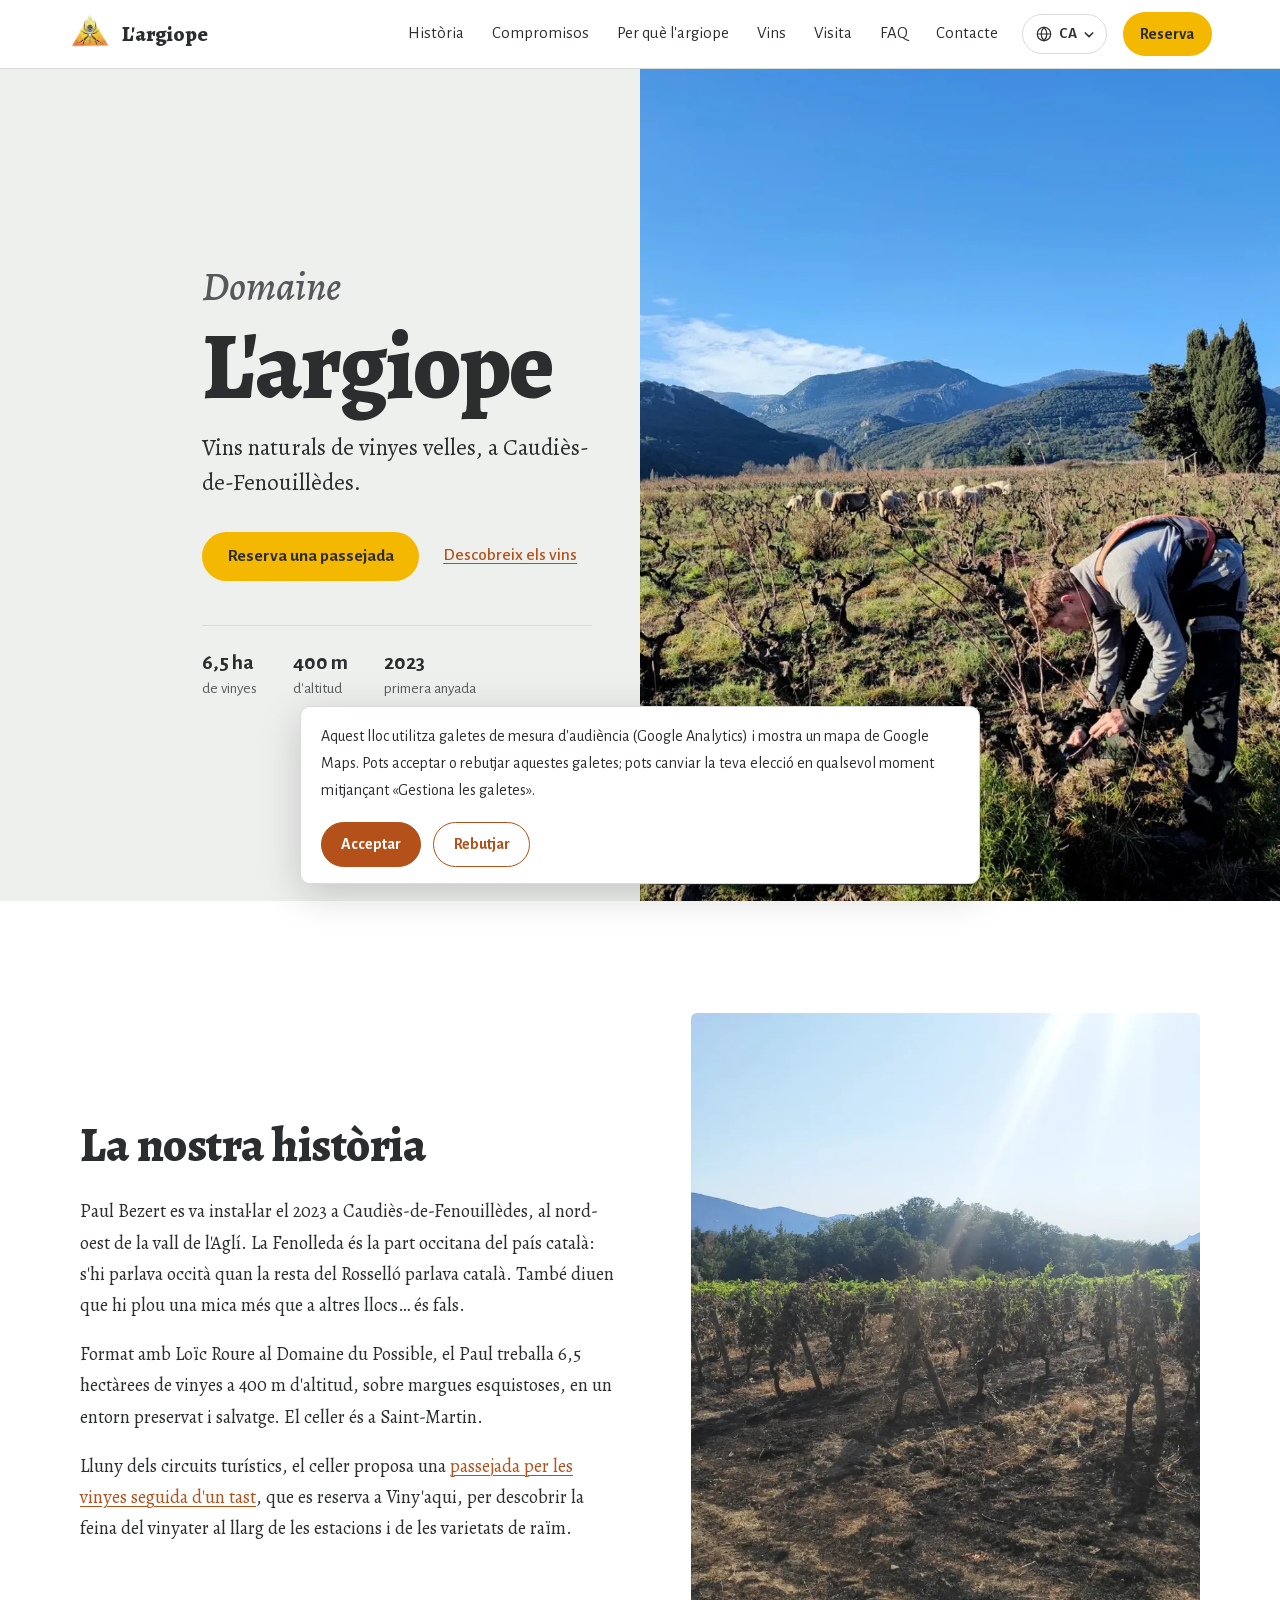
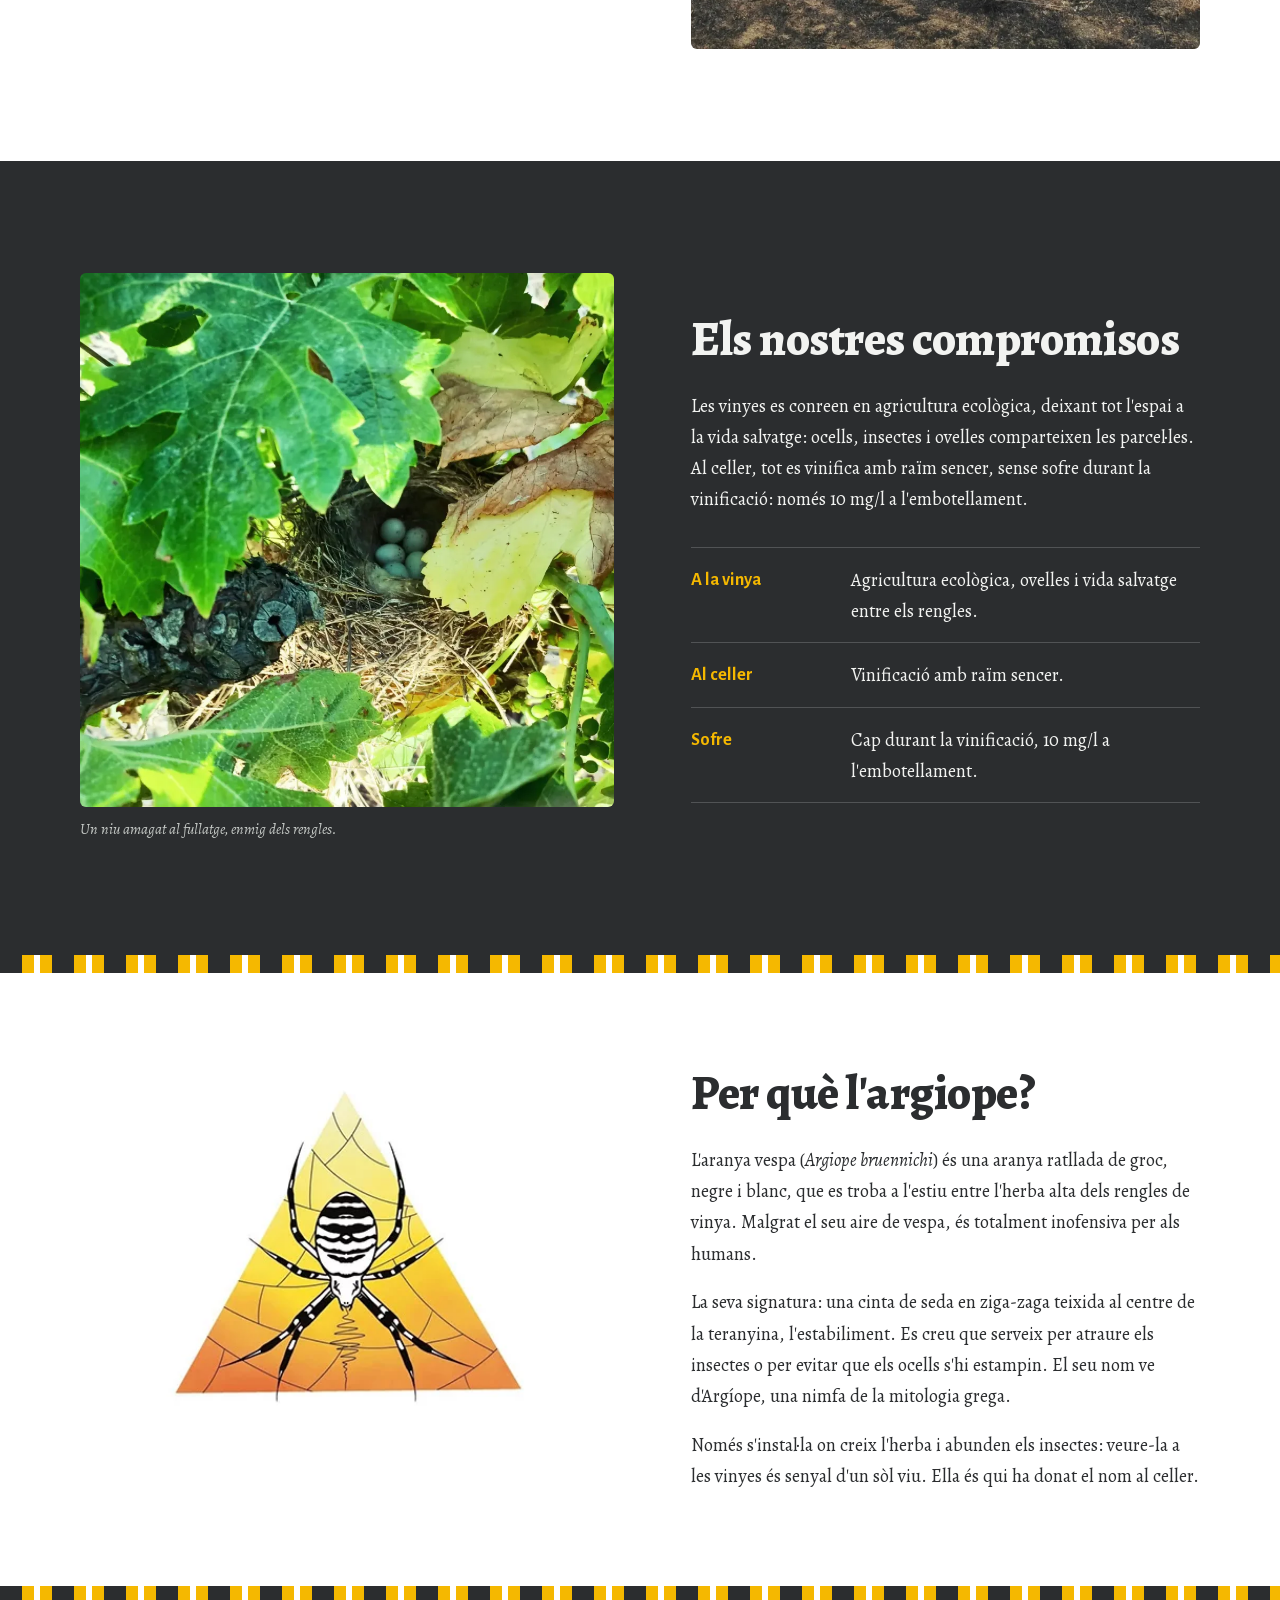
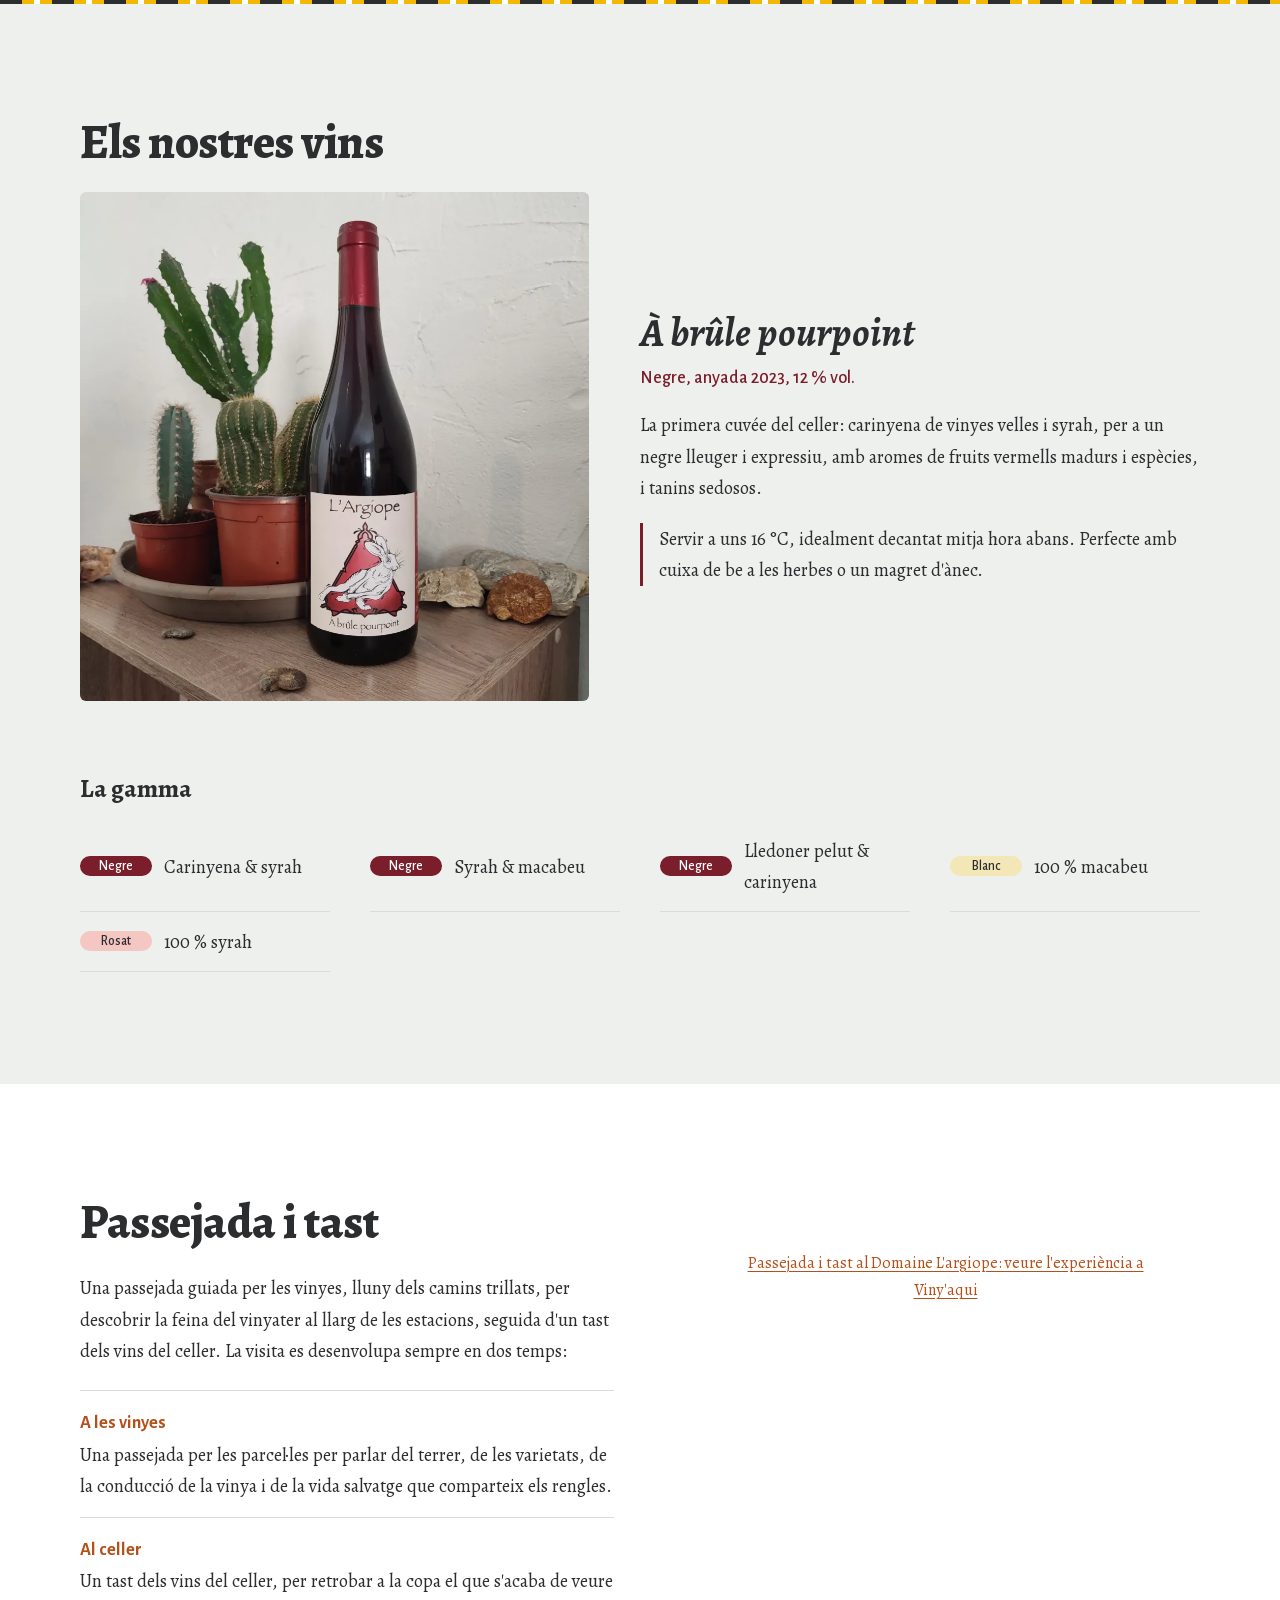
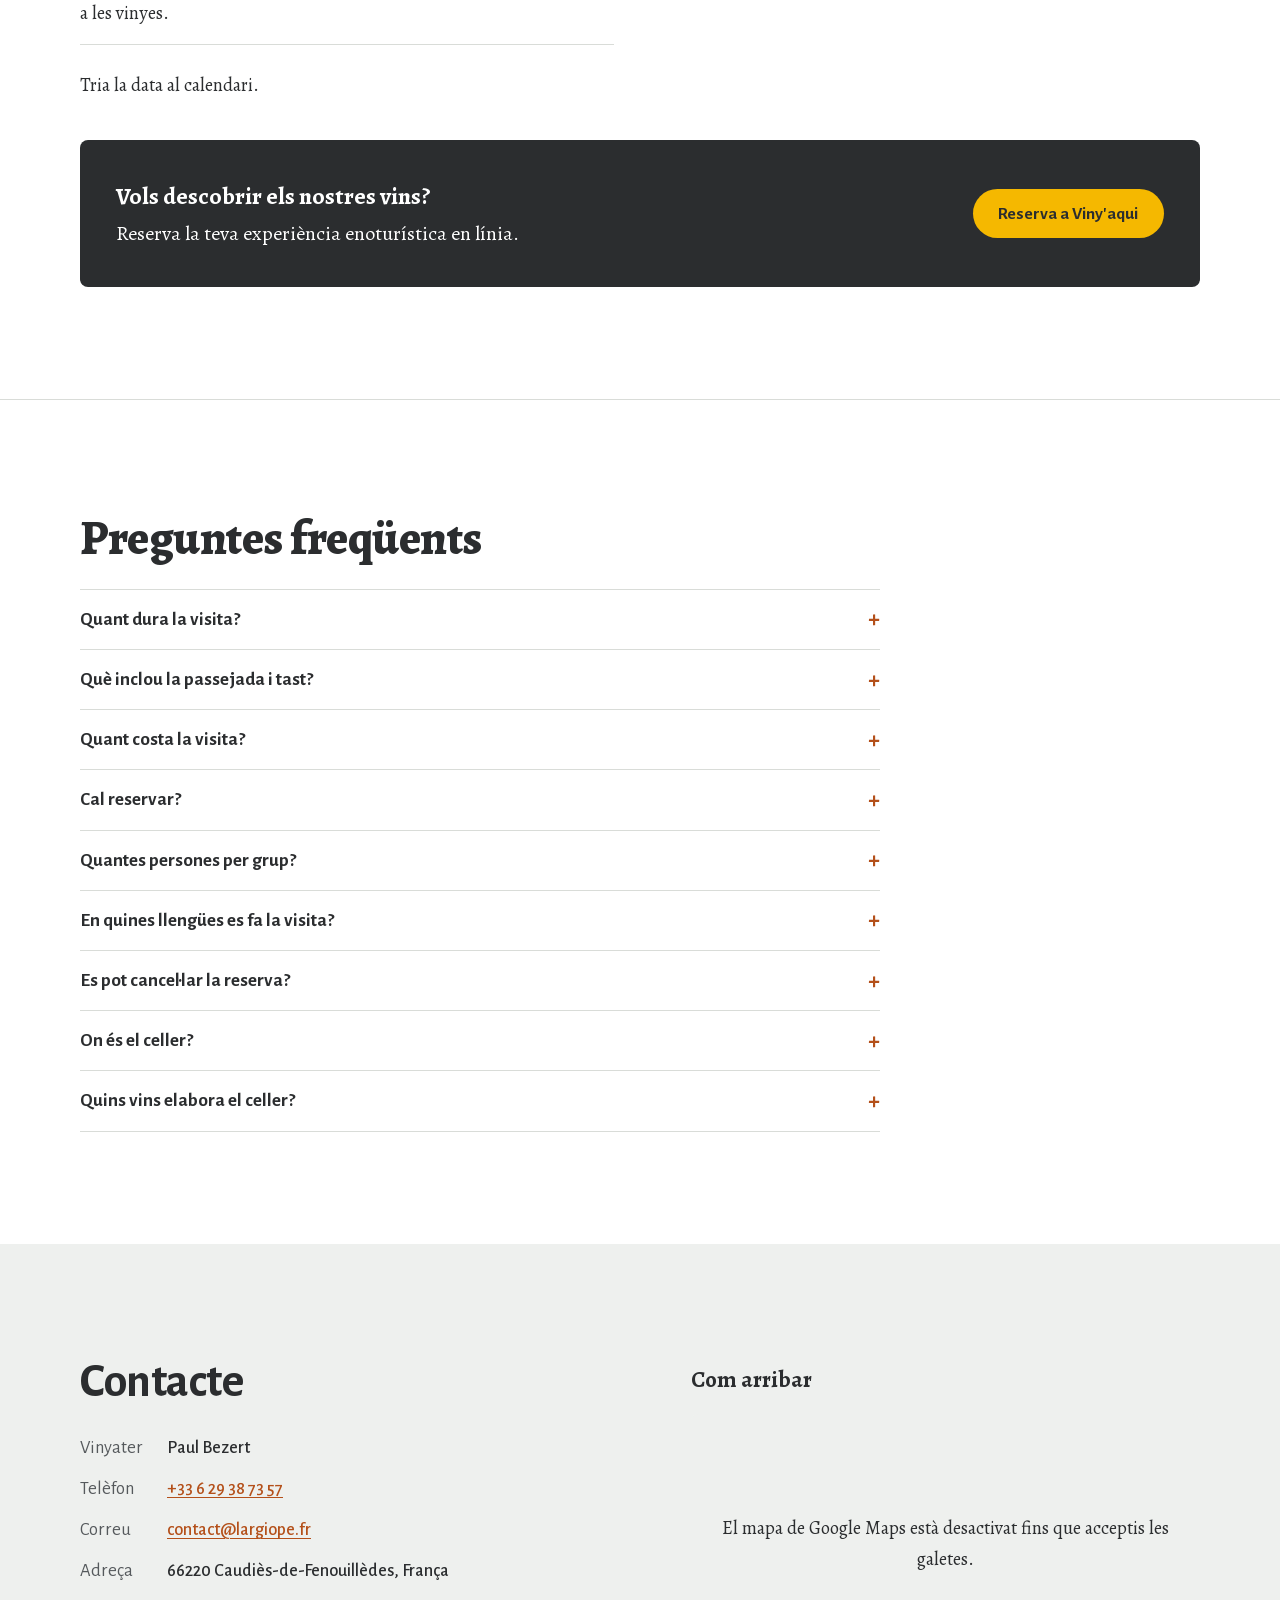
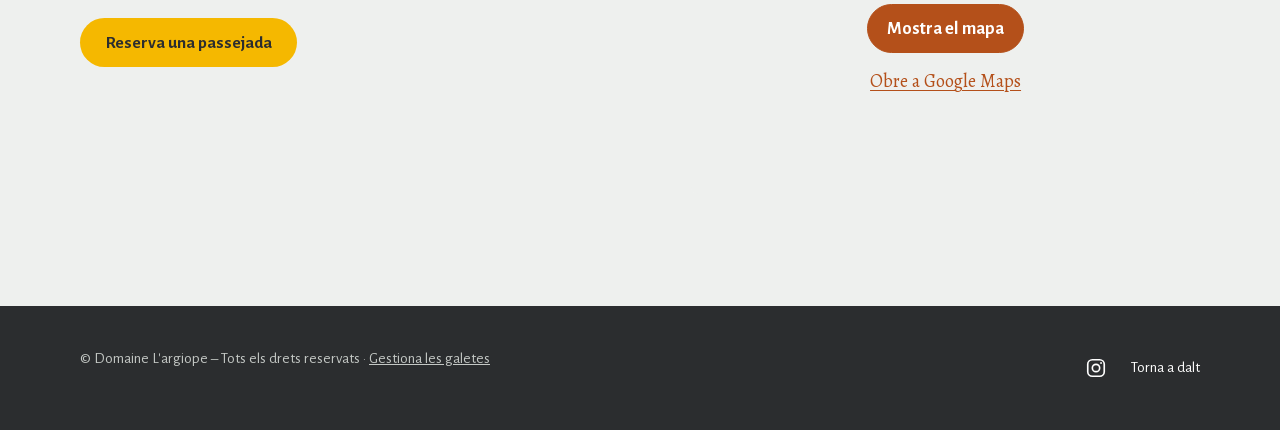
==== commit 04540469: "feat(geo): FAQ, llms.txt, données structurées enrichies et lien Instagram - FAQ de 9 questions (duré" ====
--- a/ca/index.html
+++ b/ca/index.html
@@ -41,34 +41,151 @@
   <script type="application/ld+json">
   {
     "@context": "https://schema.org",
-    "@type": ["Winery", "LocalBusiness"],
-    "name": "L'argiope",
-    "address": {
-      "@type": "PostalAddress",
-      "addressLocality": "Caudiès-de-Fenouillèdes",
-      "postalCode": "66220",
-      "addressRegion": "Pyrénées-Orientales",
-      "addressCountry": "FR"
-    },
-    "geo": {
-      "@type": "GeoCoordinates",
-      "latitude": "42.7856902",
-      "longitude": "2.4691413"
-    },
-    "telephone": "+33629387357",
-    "email": "contact@largiope.fr",
-    "url": "https://largiope.fr",
-    "priceRange": "€€",
-    "openingHoursSpecification": {
-      "@type": "OpeningHoursSpecification",
-      "dayOfWeek": ["Monday", "Tuesday", "Wednesday", "Thursday", "Friday", "Saturday"],
-      "opens": "09:00",
-      "closes": "18:00"
-    },
-    "sameAs": [
-      "https://vinyaqui.com/activities/balade-dans-les-vignes-et-degustation-au-domaine-largiope"
-    ],
-    "description": "Celler fundat el 2023 per Paul Bezert. 6,5 ha de vinyes preservades al cor de la Fenolleda. Passejada guiada immersiva en un entorn salvatge, lluny dels camins trillats."
+    "@graph": [
+      {
+        "@type": [
+          "Winery",
+          "LocalBusiness"
+        ],
+        "@id": "https://largiope.fr/#domaine",
+        "name": "L'argiope",
+        "alternateName": "Domaine L'argiope",
+        "description": "Celler fundat el 2023 per Paul Bezert. 6,5 ha de vinyes preservades al cor de la Fenolleda. Passejada guiada immersiva en un entorn salvatge, lluny dels camins trillats.",
+        "url": "https://largiope.fr/",
+        "logo": "https://largiope.fr/logo.webp",
+        "image": [
+          "https://largiope.fr/images/argiope1.webp",
+          "https://largiope.fr/images/argiope2.webp"
+        ],
+        "foundingDate": "2023",
+        "founder": {
+          "@id": "https://largiope.fr/#paul-bezert"
+        },
+        "address": {
+          "@type": "PostalAddress",
+          "addressLocality": "Caudiès-de-Fenouillèdes",
+          "postalCode": "66220",
+          "addressRegion": "Pyrénées-Orientales",
+          "addressCountry": "FR"
+        },
+        "geo": {
+          "@type": "GeoCoordinates",
+          "latitude": "42.7856902",
+          "longitude": "2.4691413"
+        },
+        "hasMap": "https://www.google.com/maps?q=42.7856902,2.4691413",
+        "telephone": "+33629387357",
+        "email": "contact@largiope.fr",
+        "priceRange": "€€",
+        "sameAs": [
+          "https://www.instagram.com/largiope/",
+          "https://vinyaqui.com/activities/balade-dans-les-vignes-et-degustation-au-domaine-largiope"
+        ]
+      },
+      {
+        "@type": "Person",
+        "@id": "https://largiope.fr/#paul-bezert",
+        "name": "Paul Bezert",
+        "jobTitle": "Vinyater",
+        "worksFor": {
+          "@id": "https://largiope.fr/#domaine"
+        }
+      },
+      {
+        "@type": "TouristTrip",
+        "@id": "https://largiope.fr/#balade",
+        "name": "Passejada per les vinyes i tast al Domaine L'argiope",
+        "description": "Una passejada guiada per les vinyes, lluny dels camins trillats, per descobrir la feina del vinyater al llarg de les estacions, seguida d'un tast dels vins del celler.",
+        "url": "https://vinyaqui.com/activities/balade-dans-les-vignes-et-degustation-au-domaine-largiope",
+        "provider": {
+          "@id": "https://largiope.fr/#domaine"
+        },
+        "offers": {
+          "@type": "Offer",
+          "url": "https://vinyaqui.com/activities/balade-dans-les-vignes-et-degustation-au-domaine-largiope",
+          "price": "20",
+          "priceCurrency": "EUR"
+        }
+      },
+      {
+        "@type": "FAQPage",
+        "@id": "https://largiope.fr/ca/#faq",
+        "mainEntity": [
+          {
+            "@type": "Question",
+            "name": "Quant dura la visita?",
+            "acceptedAnswer": {
+              "@type": "Answer",
+              "text": "Unes 2 hores: una visita guiada per les vinyes i, després, un tast comentat al celler."
+            }
+          },
+          {
+            "@type": "Question",
+            "name": "Què inclou la passejada i tast?",
+            "acceptedAnswer": {
+              "@type": "Answer",
+              "text": "Una visita guiada per les vinyes, un tast comentat de 4 a 6 vins del celler i un platet de tapes."
+            }
+          },
+          {
+            "@type": "Question",
+            "name": "Quant costa la visita?",
+            "acceptedAnswer": {
+              "@type": "Answer",
+              "text": "20 € per adult, gratuït per als infants. Tast i platet de tapes inclosos."
+            }
+          },
+          {
+            "@type": "Question",
+            "name": "Cal reservar?",
+            "acceptedAnswer": {
+              "@type": "Answer",
+              "text": "Sí, el celler només es visita amb cita prèvia, com a mínim amb 2 dies d'antelació. Reserva en línia amb el calendari d'aquesta pàgina o a Viny'aqui."
+            }
+          },
+          {
+            "@type": "Question",
+            "name": "Quantes persones per grup?",
+            "acceptedAnswer": {
+              "@type": "Answer",
+              "text": "De 2 a 10 persones, per a una visita en grup reduït."
+            }
+          },
+          {
+            "@type": "Question",
+            "name": "En quines llengües es fa la visita?",
+            "acceptedAnswer": {
+              "@type": "Answer",
+              "text": "En francès, anglès, castellà i català."
+            }
+          },
+          {
+            "@type": "Question",
+            "name": "Es pot cancel·lar la reserva?",
+            "acceptedAnswer": {
+              "@type": "Answer",
+              "text": "Sí, la cancel·lació és gratuïta fins a 1 dia abans de la visita."
+            }
+          },
+          {
+            "@type": "Question",
+            "name": "On és el celler?",
+            "acceptedAnswer": {
+              "@type": "Answer",
+              "text": "A Caudiès-de-Fenouillèdes (66220), als Pirineus Orientals, França, al cor de la Fenolleda, al nord-oest de la vall de l'Aglí. Les vinyes són a 400 m d'altitud."
+            }
+          },
+          {
+            "@type": "Question",
+            "name": "Quins vins elabora el celler?",
+            "acceptedAnswer": {
+              "@type": "Answer",
+              "text": "Vins naturals de vinyes velles, en agricultura ecològica, vinificats amb raïm sencer, sense sofre durant la vinificació (10 mg/l a l'embotellament). Negres, un blanc i un rosat, a base de carinyena, syrah, lledoner pelut i macabeu."
+            }
+          }
+        ]
+      }
+    ]
   }
   </script>
 
@@ -98,6 +215,7 @@
         <li><a href="#argiope">Per què l'argiope</a></li>
         <li><a href="#cuvees">Vins</a></li>
         <li><a href="#visite">Visita</a></li>
+        <li><a href="#faq">FAQ</a></li>
         <li><a href="#contact">Contacte</a></li>
         <li class="lang-switch"><details><summary aria-label="Idioma"><svg class="lang-globe" viewBox="0 0 24 24" width="18" height="18" fill="none" stroke="currentColor" stroke-width="1.6" aria-hidden="true"><circle cx="12" cy="12" r="9"/><path d="M3 12h18M12 3c2.5 2.7 3.8 5.7 3.8 9s-1.3 6.3-3.8 9c-2.5-2.7-3.8-5.7-3.8-9S9.5 5.7 12 3z"/></svg><span>CA</span><svg class="lang-chevron" viewBox="0 0 12 8" width="10" height="7" fill="none" stroke="currentColor" stroke-width="1.8" aria-hidden="true"><path d="M1 1.5l5 5 5-5"/></svg></summary><ul><li><a href="/" hreflang="fr" lang="fr">Français</a></li><li><a href="/en/" hreflang="en" lang="en">English</a></li><li><a href="/es/" hreflang="es" lang="es">Español</a></li><li><a href="/ca/" hreflang="ca" lang="ca" aria-current="page">Català</a></li></ul></details></li>
         <li class="nav-cta"><a href="#visite" data-no-spy>Reserva</a></li>
@@ -270,6 +388,50 @@
       </div>
     </section>
 
+    <section class="section faq-section" id="faq">
+      <div class="section-inner">
+        <h2>Preguntes freqüents</h2>
+        <div class="faq-list">
+          <details>
+            <summary>Quant dura la visita?</summary>
+            <p>Unes 2 hores: una visita guiada per les vinyes i, després, un tast comentat al celler.</p>
+          </details>
+          <details>
+            <summary>Què inclou la passejada i tast?</summary>
+            <p>Una visita guiada per les vinyes, un tast comentat de 4 a 6 vins del celler i un platet de tapes.</p>
+          </details>
+          <details>
+            <summary>Quant costa la visita?</summary>
+            <p>20 € per adult, gratuït per als infants. Tast i platet de tapes inclosos.</p>
+          </details>
+          <details>
+            <summary>Cal reservar?</summary>
+            <p>Sí, el celler només es visita amb cita prèvia, com a mínim amb 2 dies d'antelació. Reserva en línia amb el <a href="#visite">calendari d'aquesta pàgina</a> o a <a href="https://vinyaqui.com/activities/balade-dans-les-vignes-et-degustation-au-domaine-largiope" target="_blank" rel="noopener">Viny'aqui</a>.</p>
+          </details>
+          <details>
+            <summary>Quantes persones per grup?</summary>
+            <p>De 2 a 10 persones, per a una visita en grup reduït.</p>
+          </details>
+          <details>
+            <summary>En quines llengües es fa la visita?</summary>
+            <p>En francès, anglès, castellà i català.</p>
+          </details>
+          <details>
+            <summary>Es pot cancel·lar la reserva?</summary>
+            <p>Sí, la cancel·lació és gratuïta fins a 1 dia abans de la visita.</p>
+          </details>
+          <details>
+            <summary>On és el celler?</summary>
+            <p>A Caudiès-de-Fenouillèdes (66220), als Pirineus Orientals, França, al cor de la Fenolleda, al nord-oest de la vall de l'Aglí. Les vinyes són a 400 m d'altitud.</p>
+          </details>
+          <details>
+            <summary>Quins vins elabora el celler?</summary>
+            <p>Vins naturals de vinyes velles, en agricultura ecològica, vinificats amb raïm sencer, sense sofre durant la vinificació (10 mg/l a l'embotellament). Negres, un blanc i un rosat, a base de carinyena, syrah, lledoner pelut i macabeu.</p>
+          </details>
+        </div>
+      </div>
+    </section>
+
     <section class="section is-stone map-section" id="contact">
       <div class="section-inner split">
         <div class="contact-info">
@@ -303,7 +465,10 @@
   <footer>
     <div class="footer-inner">
       <p>© Domaine L'argiope – Tots els drets reservats · <button type="button" class="cookie-link" data-cookie-manage>Gestiona les galetes</button></p>
-      <a class="footer-top" href="#accueil">Torna a dalt</a>
+      <div class="footer-actions">
+        <a class="footer-social" href="https://www.instagram.com/largiope/" target="_blank" rel="noopener" aria-label="El Domaine L'argiope a Instagram"><svg viewBox="0 0 24 24" width="22" height="22" fill="none" stroke="currentColor" stroke-width="1.8" aria-hidden="true"><rect x="3" y="3" width="18" height="18" rx="5"/><circle cx="12" cy="12" r="4"/><circle cx="17.5" cy="6.5" r="1" fill="currentColor" stroke="none"/></svg></a>
+        <a class="footer-top" href="#accueil">Torna a dalt</a>
+      </div>
     </div>
   </footer>
 
--- a/styles.css
+++ b/styles.css
@@ -861,6 +861,56 @@
   font-size: 1.5rem;
 }
 
+/* FAQ */
+.faq-section {
+  border-top: 1px solid var(--line);
+}
+
+.faq-list {
+  max-width: 50rem;
+  border-top: 1px solid var(--line);
+}
+
+.faq-list details {
+  border-bottom: 1px solid var(--line);
+}
+
+.faq-list summary {
+  display: flex;
+  justify-content: space-between;
+  align-items: center;
+  gap: 1rem;
+  padding: 1.1rem 0;
+  font: 700 1.2rem var(--sans);
+  cursor: pointer;
+  list-style: none;
+}
+
+.faq-list summary::-webkit-details-marker {
+  display: none;
+}
+
+.faq-list summary::after {
+  content: "+";
+  flex-shrink: 0;
+  color: var(--rouille);
+  font-size: 1.5rem;
+  line-height: 1;
+}
+
+.faq-list details[open] summary::after {
+  content: "−";
+}
+
+.faq-list summary:hover {
+  color: var(--rouille);
+}
+
+.faq-list details p {
+  max-width: 42rem;
+  padding-bottom: 1.25rem;
+}
+
 /* Contact */
 #contact .split {
   align-items: start;
@@ -964,6 +1014,20 @@
 
 .footer-top {
   text-decoration: none;
+}
+
+.footer-actions {
+  display: flex;
+  align-items: center;
+  gap: 1.5rem;
+}
+
+.footer-social {
+  display: inline-flex;
+}
+
+.footer-social:hover {
+  color: var(--argiope);
 }
 
 .cookie-banner {
